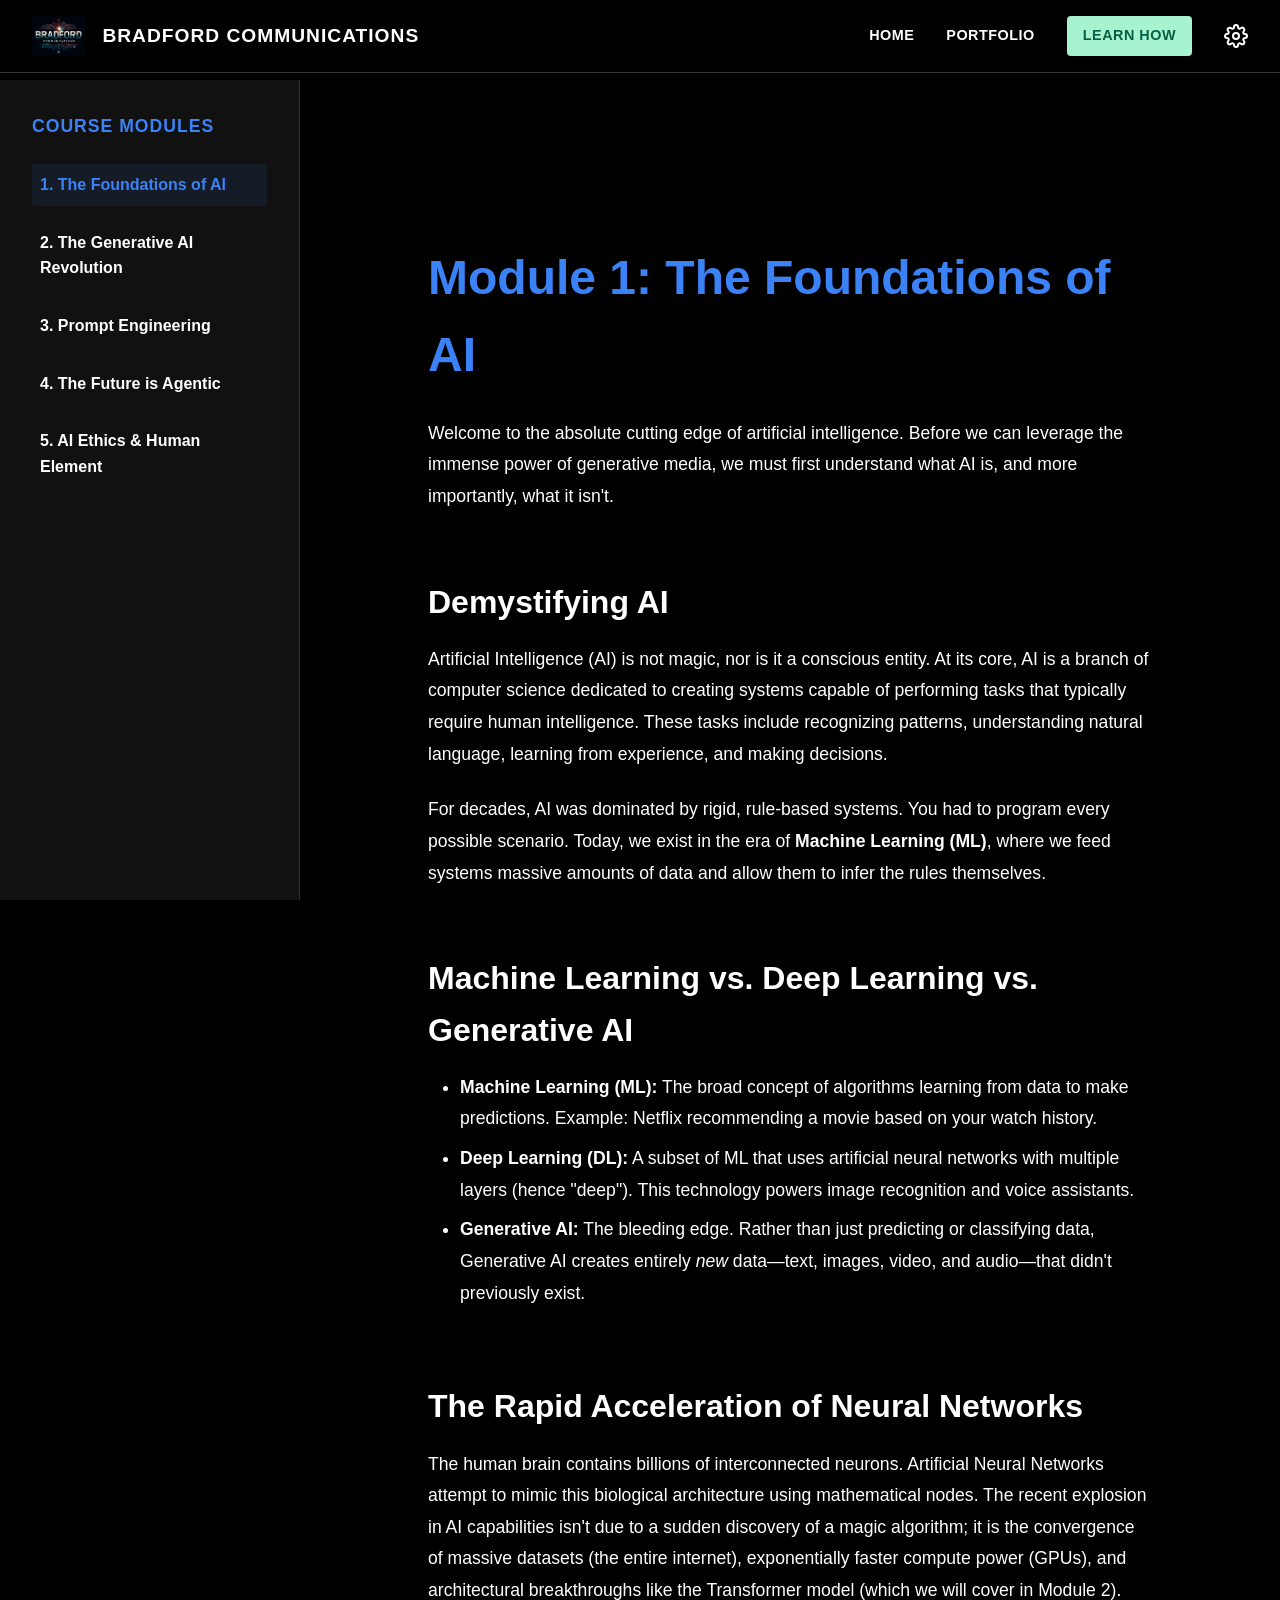
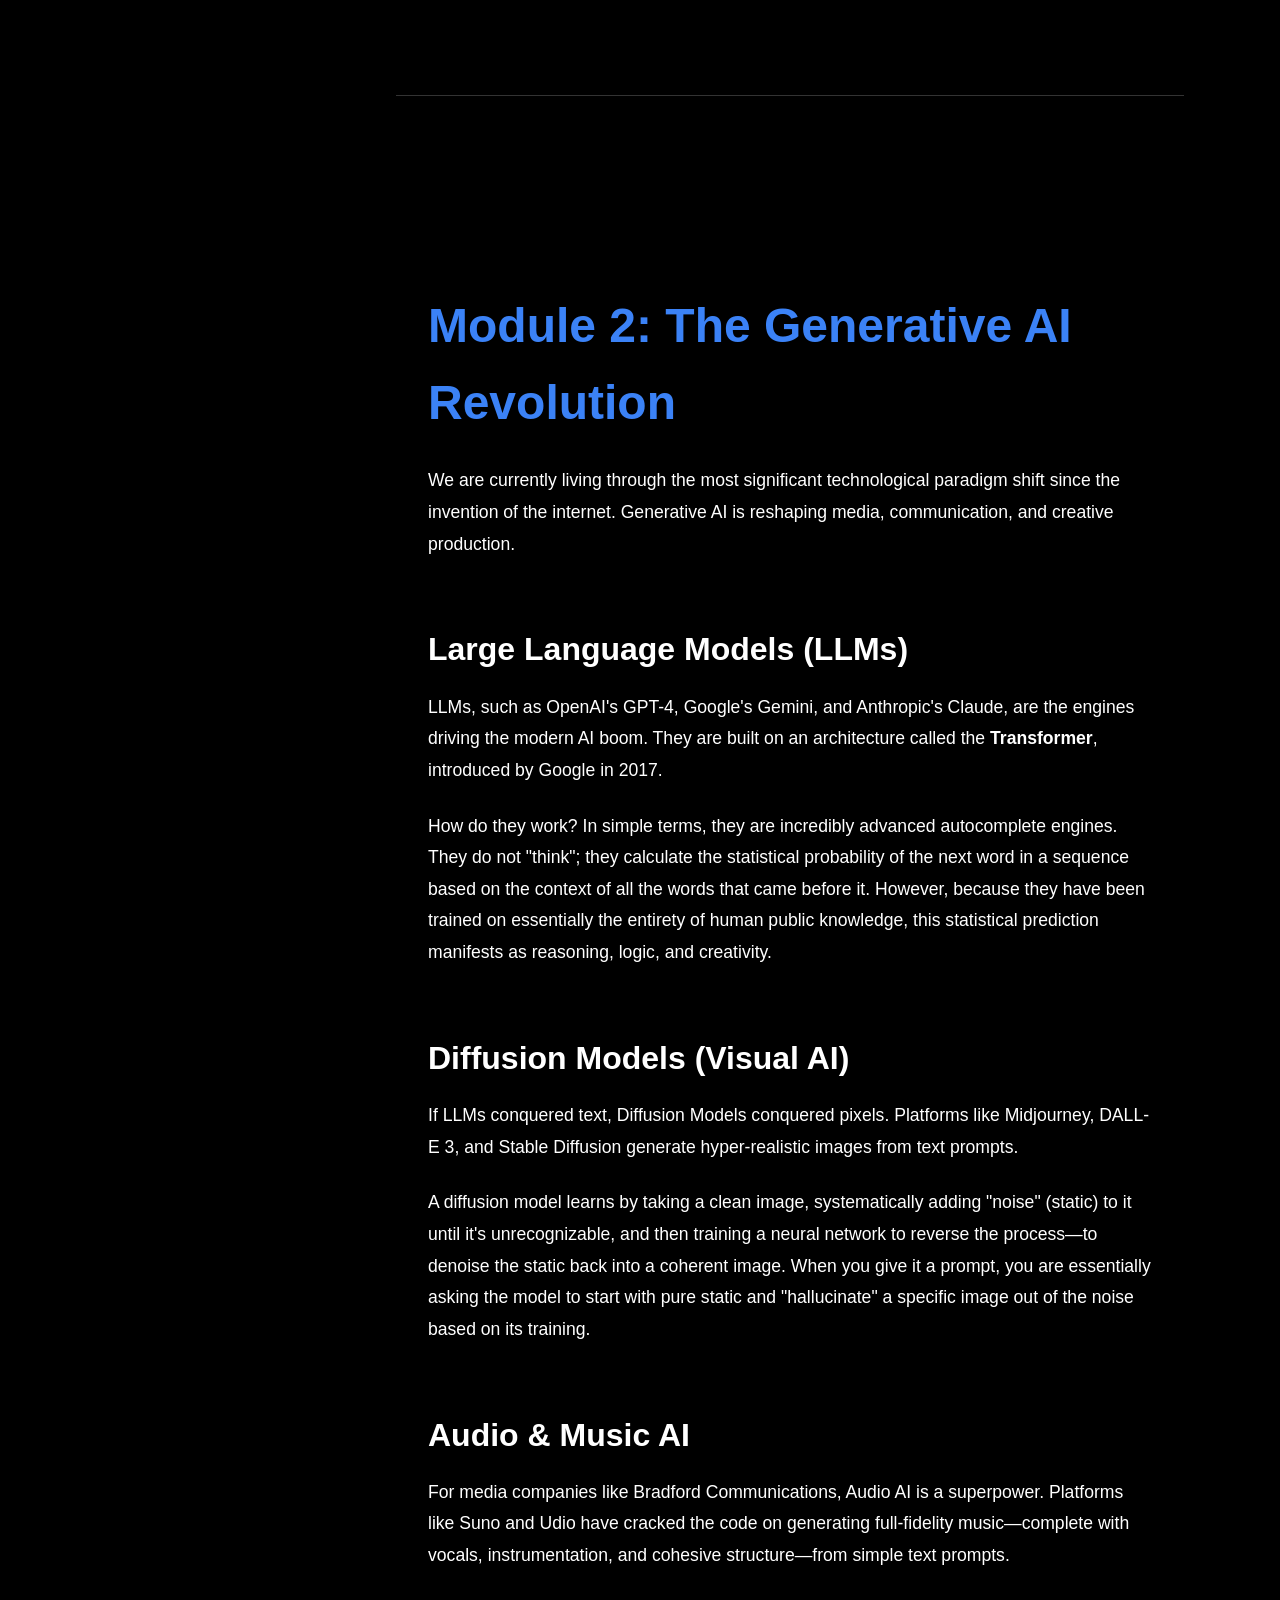
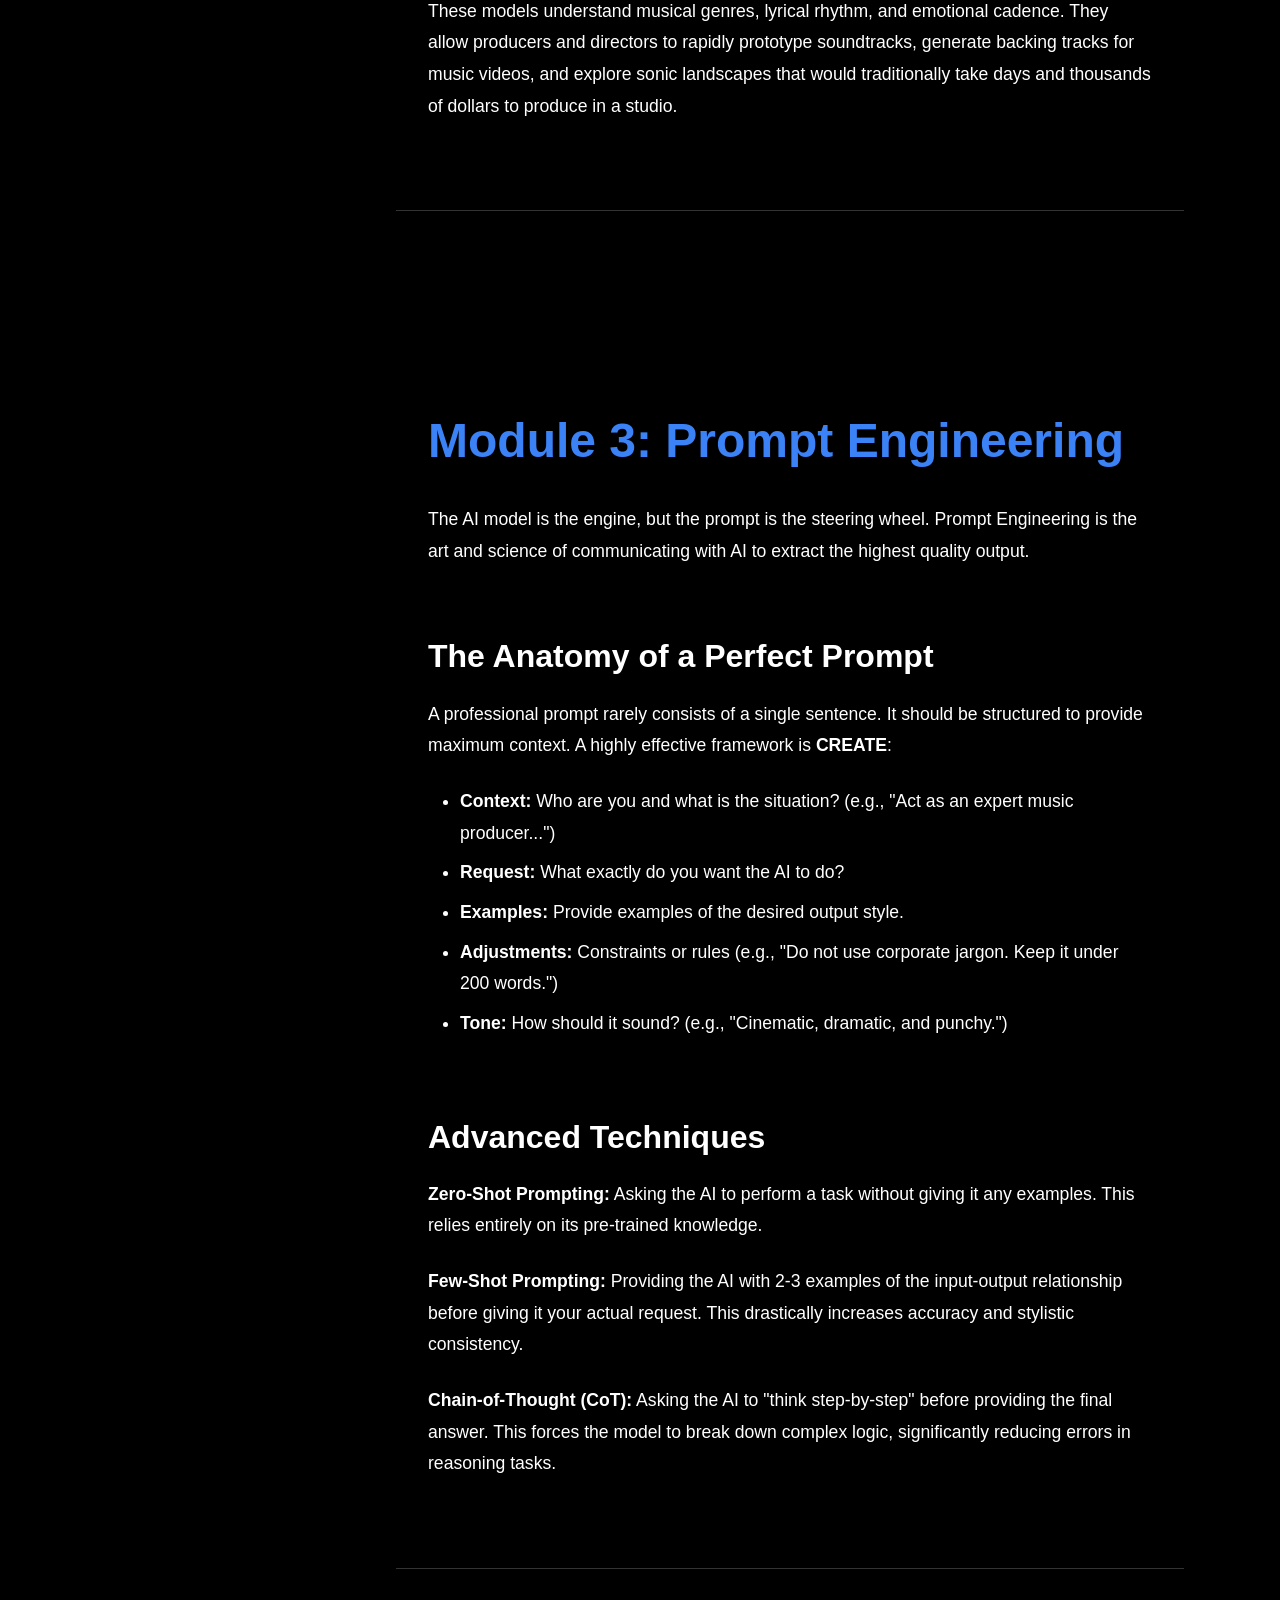
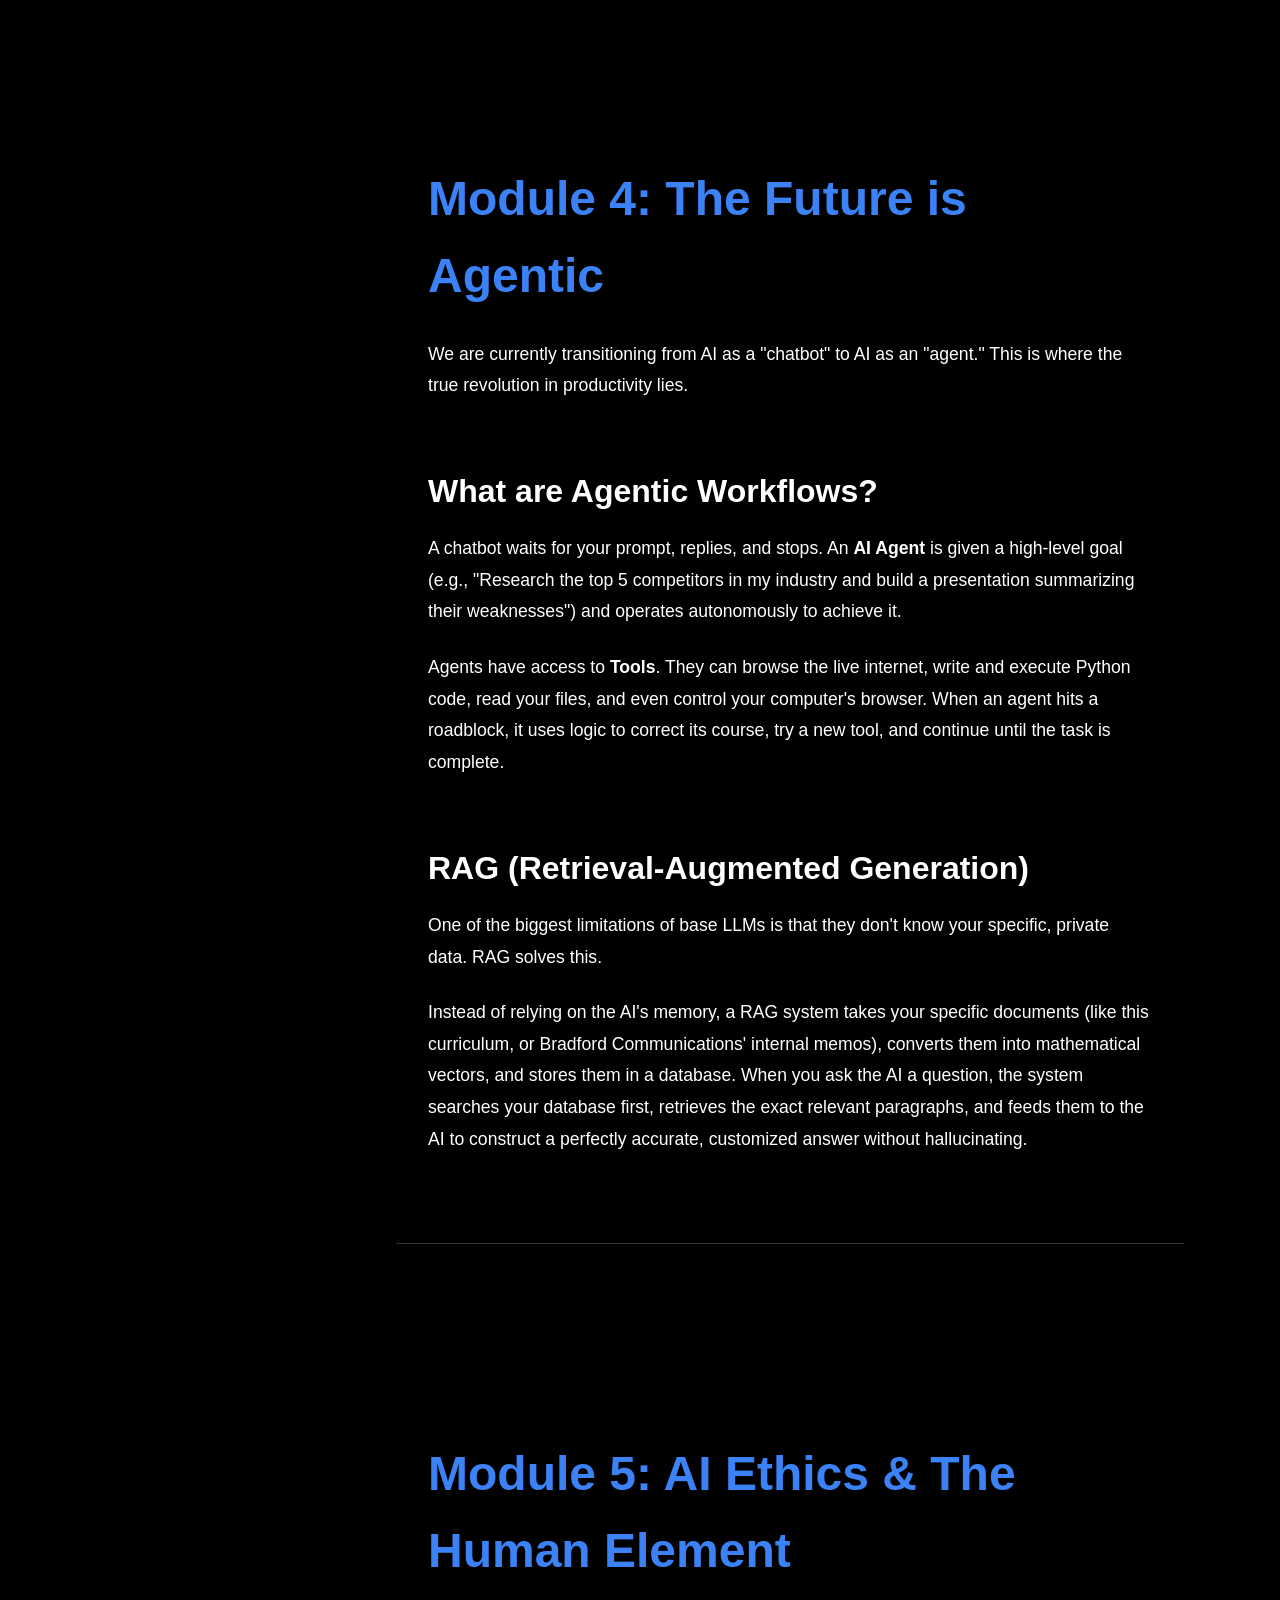
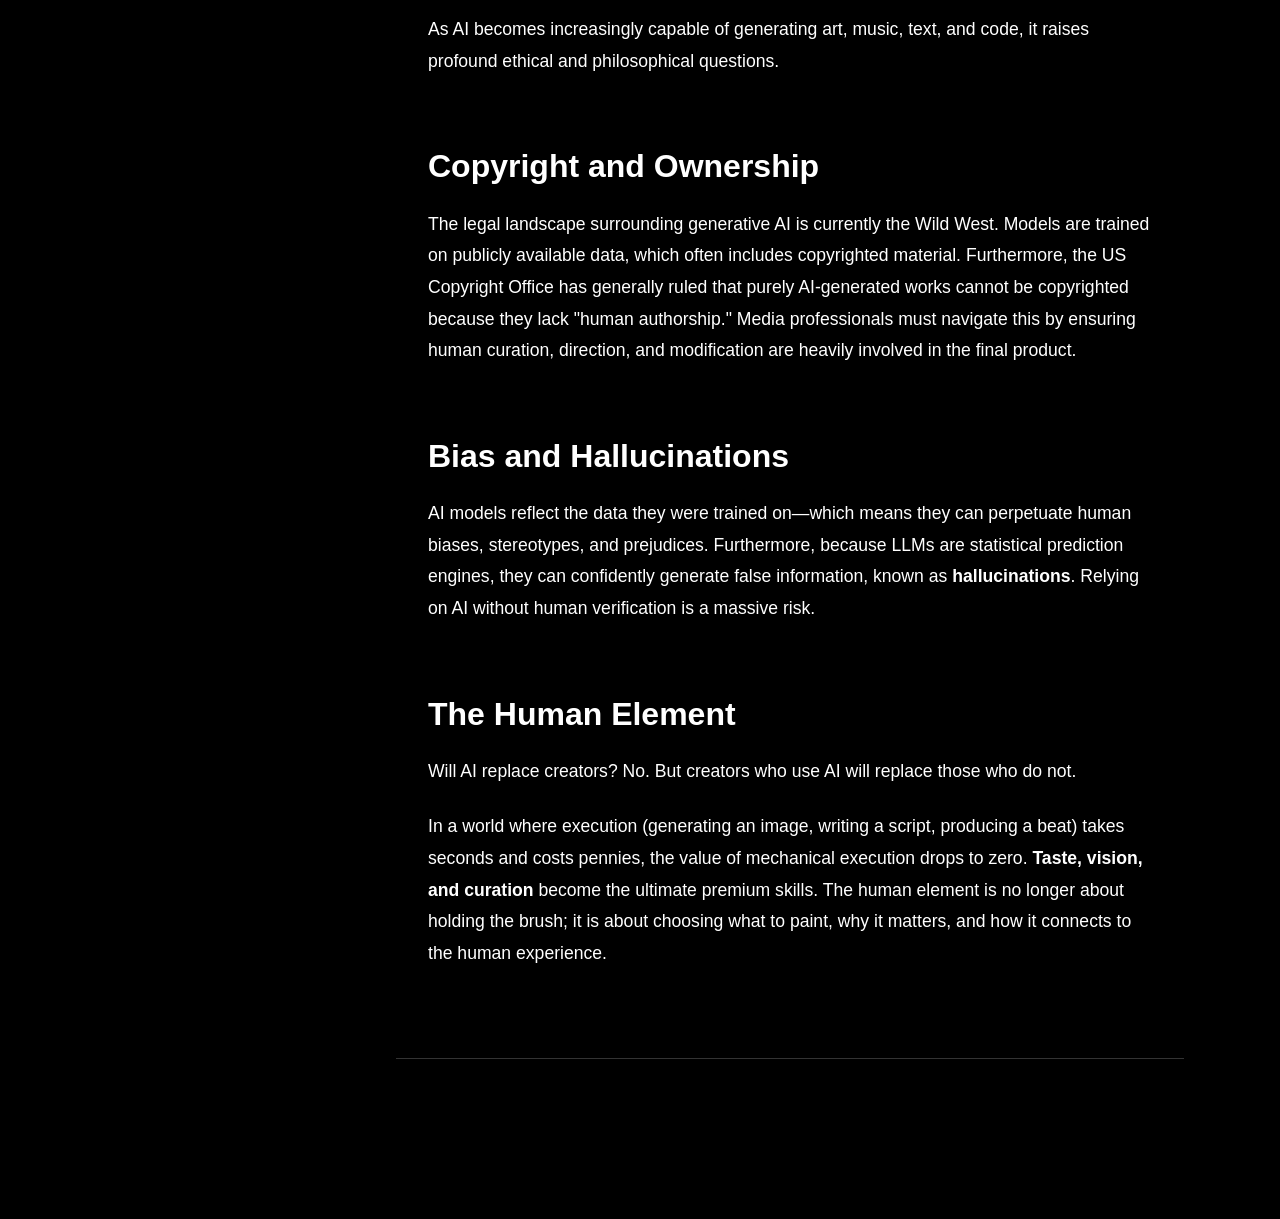
==== curriculum.html @ acdb77b8 "Add full AI curriculum course and update index page links" ====
<!DOCTYPE html>
<html lang="en">
<head>
    <meta charset="UTF-8">
    <meta name="viewport" content="width=device-width, initial-scale=1.0">
    <title>AI Curriculum - Bradford Communications LLC</title>
    <link rel="stylesheet" href="style.css">
    <link rel="icon" type="image/png" href="assets/logo.png">
    <style>
        /* Specific Curriculum Layout Styles */
        body {
            font-family: Arial, Helvetica, sans-serif !important; /* Enforce Arial */
        }
        
        .curriculum-layout {
            display: flex;
            margin-top: 80px; /* Offset for fixed header */
            min-height: calc(100vh - 80px);
        }

        .curriculum-sidebar {
            width: 300px;
            background-color: var(--card-bg);
            border-right: 1px solid var(--border-color);
            position: fixed;
            height: calc(100vh - 80px);
            overflow-y: auto;
            padding: 2rem;
            z-index: 10;
        }

        .curriculum-sidebar h3 {
            margin-bottom: 1.5rem;
            color: var(--primary-color);
            text-transform: uppercase;
            font-size: 1.1rem;
            letter-spacing: 1px;
        }

        .curriculum-sidebar ul {
            list-style: none;
            display: flex;
            flex-direction: column;
            gap: 1rem;
        }

        .curriculum-sidebar a {
            font-weight: bold;
            font-size: 1rem;
            display: block;
            padding: 0.5rem;
            border-radius: 4px;
            transition: background-color 0.2s;
        }

        .curriculum-sidebar a:hover, .curriculum-sidebar a.active {
            background-color: rgba(59, 130, 246, 0.1); /* Light primary */
            color: var(--primary-color);
        }

        .curriculum-content-area {
            margin-left: 300px; /* Offset for sidebar */
            padding: 4rem 6rem;
            max-width: 1000px;
            width: 100%;
        }

        .module-section {
            margin-bottom: 6rem;
            padding-bottom: 4rem;
            border-bottom: 1px solid var(--border-color);
        }

        .module-section h1 {
            font-size: 3rem;
            margin-bottom: 1.5rem;
            color: var(--primary-color);
        }

        .module-section h2 {
            font-size: 2rem;
            margin-top: 2.5rem;
            margin-bottom: 1rem;
        }

        .module-section p {
            font-size: 1.1rem;
            line-height: 1.8;
            margin-bottom: 1.5rem;
        }

        .module-section ul {
            margin-left: 2rem;
            margin-bottom: 1.5rem;
            font-size: 1.1rem;
            line-height: 1.8;
        }

        .module-section li {
            margin-bottom: 0.5rem;
        }

        /* Responsive */
        @media (max-width: 900px) {
            .curriculum-layout {
                flex-direction: column;
            }
            .curriculum-sidebar {
                width: 100%;
                position: relative;
                height: auto;
                border-right: none;
                border-bottom: 1px solid var(--border-color);
            }
            .curriculum-content-area {
                margin-left: 0;
                padding: 2rem;
            }
            .module-section h1 {
                font-size: 2.2rem;
            }
        }
    </style>
</head>
<body>
    <header class="site-header">
        <div class="logo-container">
            <a href="index.html" style="display:flex; align-items:center; gap:1rem;">
                <img src="assets/logo.png" alt="Bradford Communications Logo" class="logo" id="site-logo">
                <span class="logo-text">BRADFORD COMMUNICATIONS</span>
            </a>
        </div>
        <nav class="main-nav">
            <a href="index.html#hero">Home</a>
            <a href="index.html#portfolio">Portfolio</a>
            <a href="curriculum.html" class="nav-btn-green">Learn How</a>
            <!-- Settings Gear Icon for Theme Toggle -->
            <button id="theme-toggle" class="theme-toggle-btn" aria-label="Toggle Light/Dark Mode">
                <svg xmlns="http://www.w3.org/2000/svg" width="24" height="24" viewBox="0 0 24 24" fill="none" stroke="currentColor" stroke-width="2" stroke-linecap="round" stroke-linejoin="round" class="feather feather-settings">
                    <circle cx="12" cy="12" r="3"></circle>
                    <path d="M19.4 15a1.65 1.65 0 0 0 .33 1.82l.06.06a2 2 0 0 1 0 2.83 2 2 0 0 1-2.83 0l-.06-.06a1.65 1.65 0 0 0-1.82-.33 1.65 1.65 0 0 0-1 1.51V21a2 2 0 0 1-2 2 2 2 0 0 1-2-2v-.09A1.65 1.65 0 0 0 9 19.4a1.65 1.65 0 0 0-1.82.33l-.06.06a2 2 0 0 1-2.83 0 2 2 0 0 1 0-2.83l.06-.06a1.65 1.65 0 0 0 .33-1.82 1.65 1.65 0 0 0-1.51-1H3a2 2 0 0 1-2-2 2 2 0 0 1 2-2h.09A1.65 1.65 0 0 0 4.6 9a1.65 1.65 0 0 0-.33-1.82l-.06-.06a2 2 0 0 1 0-2.83 2 2 0 0 1 2.83 0l.06.06a1.65 1.65 0 0 0 1.82.33H9a1.65 1.65 0 0 0 1-1.51V3a2 2 0 0 1 2-2 2 2 0 0 1 2 2v.09a1.65 1.65 0 0 0 1 1.51 1.65 1.65 0 0 0 1.82-.33l.06-.06a2 2 0 0 1 2.83 0 2 2 0 0 1 0 2.83l-.06.06a1.65 1.65 0 0 0-.33 1.82V9a1.65 1.65 0 0 0 1.51 1H21a2 2 0 0 1 2 2 2 2 0 0 1-2 2h-.09a1.65 1.65 0 0 0-1.51 1z"></path>
                </svg>
            </button>
        </nav>
    </header>

    <div class="curriculum-layout">
        <!-- Sidebar Navigation -->
        <aside class="curriculum-sidebar">
            <h3>Course Modules</h3>
            <ul id="curriculum-nav">
                <li><a href="#module-1" class="active">1. The Foundations of AI</a></li>
                <li><a href="#module-2">2. The Generative AI Revolution</a></li>
                <li><a href="#module-3">3. Prompt Engineering</a></li>
                <li><a href="#module-4">4. The Future is Agentic</a></li>
                <li><a href="#module-5">5. AI Ethics & Human Element</a></li>
            </ul>
        </aside>

        <!-- Main Content Area -->
        <main class="curriculum-content-area">
            
            <section id="module-1" class="module-section">
                <h1>Module 1: The Foundations of AI</h1>
                <p>Welcome to the absolute cutting edge of artificial intelligence. Before we can leverage the immense power of generative media, we must first understand what AI is, and more importantly, what it isn't.</p>
                
                <h2>Demystifying AI</h2>
                <p>Artificial Intelligence (AI) is not magic, nor is it a conscious entity. At its core, AI is a branch of computer science dedicated to creating systems capable of performing tasks that typically require human intelligence. These tasks include recognizing patterns, understanding natural language, learning from experience, and making decisions.</p>
                <p>For decades, AI was dominated by rigid, rule-based systems. You had to program every possible scenario. Today, we exist in the era of <strong>Machine Learning (ML)</strong>, where we feed systems massive amounts of data and allow them to infer the rules themselves.</p>

                <h2>Machine Learning vs. Deep Learning vs. Generative AI</h2>
                <ul>
                    <li><strong>Machine Learning (ML):</strong> The broad concept of algorithms learning from data to make predictions. Example: Netflix recommending a movie based on your watch history.</li>
                    <li><strong>Deep Learning (DL):</strong> A subset of ML that uses artificial neural networks with multiple layers (hence "deep"). This technology powers image recognition and voice assistants.</li>
                    <li><strong>Generative AI:</strong> The bleeding edge. Rather than just predicting or classifying data, Generative AI creates entirely <em>new</em> data—text, images, video, and audio—that didn't previously exist.</li>
                </ul>

                <h2>The Rapid Acceleration of Neural Networks</h2>
                <p>The human brain contains billions of interconnected neurons. Artificial Neural Networks attempt to mimic this biological architecture using mathematical nodes. The recent explosion in AI capabilities isn't due to a sudden discovery of a magic algorithm; it is the convergence of massive datasets (the entire internet), exponentially faster compute power (GPUs), and architectural breakthroughs like the Transformer model (which we will cover in Module 2).</p>
            </section>

            <section id="module-2" class="module-section">
                <h1>Module 2: The Generative AI Revolution</h1>
                <p>We are currently living through the most significant technological paradigm shift since the invention of the internet. Generative AI is reshaping media, communication, and creative production.</p>

                <h2>Large Language Models (LLMs)</h2>
                <p>LLMs, such as OpenAI's GPT-4, Google's Gemini, and Anthropic's Claude, are the engines driving the modern AI boom. They are built on an architecture called the <strong>Transformer</strong>, introduced by Google in 2017.</p>
                <p>How do they work? In simple terms, they are incredibly advanced autocomplete engines. They do not "think"; they calculate the statistical probability of the next word in a sequence based on the context of all the words that came before it. However, because they have been trained on essentially the entirety of human public knowledge, this statistical prediction manifests as reasoning, logic, and creativity.</p>

                <h2>Diffusion Models (Visual AI)</h2>
                <p>If LLMs conquered text, Diffusion Models conquered pixels. Platforms like Midjourney, DALL-E 3, and Stable Diffusion generate hyper-realistic images from text prompts.</p>
                <p>A diffusion model learns by taking a clean image, systematically adding "noise" (static) to it until it's unrecognizable, and then training a neural network to reverse the process—to denoise the static back into a coherent image. When you give it a prompt, you are essentially asking the model to start with pure static and "hallucinate" a specific image out of the noise based on its training.</p>

                <h2>Audio & Music AI</h2>
                <p>For media companies like Bradford Communications, Audio AI is a superpower. Platforms like Suno and Udio have cracked the code on generating full-fidelity music—complete with vocals, instrumentation, and cohesive structure—from simple text prompts.</p>
                <p>These models understand musical genres, lyrical rhythm, and emotional cadence. They allow producers and directors to rapidly prototype soundtracks, generate backing tracks for music videos, and explore sonic landscapes that would traditionally take days and thousands of dollars to produce in a studio.</p>
            </section>

            <section id="module-3" class="module-section">
                <h1>Module 3: Prompt Engineering</h1>
                <p>The AI model is the engine, but the prompt is the steering wheel. Prompt Engineering is the art and science of communicating with AI to extract the highest quality output.</p>

                <h2>The Anatomy of a Perfect Prompt</h2>
                <p>A professional prompt rarely consists of a single sentence. It should be structured to provide maximum context. A highly effective framework is <strong>CREATE</strong>:</p>
                <ul>
                    <li><strong>Context:</strong> Who are you and what is the situation? (e.g., "Act as an expert music producer...")</li>
                    <li><strong>Request:</strong> What exactly do you want the AI to do?</li>
                    <li><strong>Examples:</strong> Provide examples of the desired output style.</li>
                    <li><strong>Adjustments:</strong> Constraints or rules (e.g., "Do not use corporate jargon. Keep it under 200 words.")</li>
                    <li><strong>Tone:</strong> How should it sound? (e.g., "Cinematic, dramatic, and punchy.")</li>
                </ul>

                <h2>Advanced Techniques</h2>
                <p><strong>Zero-Shot Prompting:</strong> Asking the AI to perform a task without giving it any examples. This relies entirely on its pre-trained knowledge.</p>
                <p><strong>Few-Shot Prompting:</strong> Providing the AI with 2-3 examples of the input-output relationship before giving it your actual request. This drastically increases accuracy and stylistic consistency.</p>
                <p><strong>Chain-of-Thought (CoT):</strong> Asking the AI to "think step-by-step" before providing the final answer. This forces the model to break down complex logic, significantly reducing errors in reasoning tasks.</p>
            </section>

            <section id="module-4" class="module-section">
                <h1>Module 4: The Future is Agentic</h1>
                <p>We are currently transitioning from AI as a "chatbot" to AI as an "agent." This is where the true revolution in productivity lies.</p>

                <h2>What are Agentic Workflows?</h2>
                <p>A chatbot waits for your prompt, replies, and stops. An <strong>AI Agent</strong> is given a high-level goal (e.g., "Research the top 5 competitors in my industry and build a presentation summarizing their weaknesses") and operates autonomously to achieve it.</p>
                <p>Agents have access to <strong>Tools</strong>. They can browse the live internet, write and execute Python code, read your files, and even control your computer's browser. When an agent hits a roadblock, it uses logic to correct its course, try a new tool, and continue until the task is complete.</p>

                <h2>RAG (Retrieval-Augmented Generation)</h2>
                <p>One of the biggest limitations of base LLMs is that they don't know your specific, private data. RAG solves this.</p>
                <p>Instead of relying on the AI's memory, a RAG system takes your specific documents (like this curriculum, or Bradford Communications' internal memos), converts them into mathematical vectors, and stores them in a database. When you ask the AI a question, the system searches your database first, retrieves the exact relevant paragraphs, and feeds them to the AI to construct a perfectly accurate, customized answer without hallucinating.</p>
            </section>

            <section id="module-5" class="module-section">
                <h1>Module 5: AI Ethics & The Human Element</h1>
                <p>As AI becomes increasingly capable of generating art, music, text, and code, it raises profound ethical and philosophical questions.</p>

                <h2>Copyright and Ownership</h2>
                <p>The legal landscape surrounding generative AI is currently the Wild West. Models are trained on publicly available data, which often includes copyrighted material. Furthermore, the US Copyright Office has generally ruled that purely AI-generated works cannot be copyrighted because they lack "human authorship." Media professionals must navigate this by ensuring human curation, direction, and modification are heavily involved in the final product.</p>

                <h2>Bias and Hallucinations</h2>
                <p>AI models reflect the data they were trained on—which means they can perpetuate human biases, stereotypes, and prejudices. Furthermore, because LLMs are statistical prediction engines, they can confidently generate false information, known as <strong>hallucinations</strong>. Relying on AI without human verification is a massive risk.</p>

                <h2>The Human Element</h2>
                <p>Will AI replace creators? No. But creators who use AI will replace those who do not.</p>
                <p>In a world where execution (generating an image, writing a script, producing a beat) takes seconds and costs pennies, the value of mechanical execution drops to zero. <strong>Taste, vision, and curation</strong> become the ultimate premium skills. The human element is no longer about holding the brush; it is about choosing what to paint, why it matters, and how it connects to the human experience.</p>
            </section>

        </main>
    </div>

    <script src="script.js"></script>
    <script>
        // Simple script to handle active states on the sidebar as you scroll
        document.addEventListener('DOMContentLoaded', () => {
            const sections = document.querySelectorAll('.module-section');
            const navLinks = document.querySelectorAll('#curriculum-nav a');

            window.addEventListener('scroll', () => {
                let current = '';
                sections.forEach(section => {
                    const sectionTop = section.offsetTop;
                    const sectionHeight = section.clientHeight;
                    // If we have scrolled past the top of the section (with some offset)
                    if (pageYOffset >= (sectionTop - 150)) {
                        current = section.getAttribute('id');
                    }
                });

                navLinks.forEach(link => {
                    link.classList.remove('active');
                    if (link.getAttribute('href') === `#${current}`) {
                        link.classList.add('active');
                    }
                });
            });
        });
    </script>
</body>
</html>
---- style.css ----
/* Base Variables & Theme (Dark by Default) */
:root {
    --bg-color: #000000;
    --text-color: #ffffff;
    --primary-color: #3b82f6;
    --nav-bg: rgba(0, 0, 0, 0.8);
    --card-bg: #111111;
    --border-color: #333333;
    --transition-speed: 0.3s;
}

/* Light Theme Overrides */
body.light-mode {
    --bg-color: #ffffff;
    --text-color: #000000;
    --nav-bg: rgba(255, 255, 255, 0.9);
    --card-bg: #f5f5f5;
    --border-color: #e5e5e5;
}

/* Global Reset & Base Styles */
* {
    margin: 0;
    padding: 0;
    box-sizing: border-box;
}

body {
    font-family: Arial, Helvetica, sans-serif;
    background-color: var(--bg-color);
    color: var(--text-color);
    line-height: 1.6;
    transition: background-color var(--transition-speed), color var(--transition-speed);
}

a {
    color: var(--text-color);
    text-decoration: none;
    transition: color 0.2s;
}

a:hover {
    color: var(--primary-color);
}

/* Header & Navigation */
.site-header {
    position: fixed;
    top: 0;
    width: 100%;
    display: flex;
    justify-content: space-between;
    align-items: center;
    padding: 1rem 2rem;
    background-color: var(--nav-bg);
    backdrop-filter: blur(10px);
    z-index: 1000;
    border-bottom: 1px solid var(--border-color);
}

.logo-container {
    display: flex;
    align-items: center;
    gap: 1rem;
}

.logo {
    height: 40px;
    width: auto;
}

.logo-text {
    font-weight: bold;
    font-size: 1.2rem;
    letter-spacing: 1px;
}

.main-nav {
    display: flex;
    align-items: center;
    gap: 2rem;
}

.main-nav a {
    font-size: 0.9rem;
    font-weight: bold;
    text-transform: uppercase;
    letter-spacing: 0.5px;
}

.main-nav a.nav-btn-green {
    background-color: #a7f3d0; /* Light green */
    color: #065f46; /* Dark green for contrast */
    padding: 0.5rem 1rem;
    border-radius: 4px;
    transition: background-color 0.2s, transform 0.2s;
}

.main-nav a.nav-btn-green:hover {
    background-color: #6ee7b7;
    color: #064e3b;
    transform: translateY(-2px);
}

.theme-toggle-btn {
    background: none;
    border: none;
    color: var(--text-color);
    cursor: pointer;
    display: flex;
    align-items: center;
    justify-content: center;
    transition: transform 0.3s;
}

.theme-toggle-btn:hover {
    transform: rotate(90deg);
}

/* Sections */
section {
    padding: 6rem 2rem;
    min-height: 100vh;
    display: flex;
    flex-direction: column;
    justify-content: center;
}

.section-container {
    max-width: 1200px;
    margin: 0 auto;
    width: 100%;
}

.section-title {
    font-size: 2.5rem;
    margin-bottom: 3rem;
    text-transform: uppercase;
    border-bottom: 2px solid var(--primary-color);
    display: inline-block;
    padding-bottom: 0.5rem;
}

/* Hero Section */
.hero-section {
    position: relative;
    align-items: center;
    text-align: center;
    overflow: hidden;
}

.hero-bg-video {
    position: absolute;
    top: 50%;
    left: 50%;
    min-width: 100%;
    min-height: 100%;
    width: auto;
    height: auto;
    transform: translateX(-50%) translateY(-50%);
    z-index: -2;
    transition: opacity 1s ease-in-out;
    opacity: 1;
}

.hero-bg-hidden {
    opacity: 0;
}

.hero-overlay {
    position: absolute;
    top: 0;
    left: 0;
    width: 100%;
    height: 100%;
    background-color: rgba(0, 0, 0, 0.6);
    z-index: -1;
}

.hero-content {
    position: relative;
    z-index: 1;
}

.hero-title {
    font-size: 4rem;
    margin-bottom: 1rem;
    letter-spacing: 2px;
}

.hero-subtitle {
    font-size: 1.5rem;
    margin-bottom: 2.5rem;
    opacity: 0.8;
}

.cta-button {
    display: inline-block;
    padding: 1rem 2rem;
    background-color: var(--primary-color);
    color: #ffffff; /* Always white text on primary button */
    font-weight: bold;
    border-radius: 4px;
    text-transform: uppercase;
    transition: background-color 0.2s, transform 0.2s;
}

.cta-button:hover {
    background-color: #2563eb;
    transform: translateY(-2px);
    color: #ffffff;
}

/* Portfolio Section */
.portfolio-category {
    margin-bottom: 4rem;
}

.category-title {
    font-size: 1.8rem;
    margin-bottom: 1.5rem;
    opacity: 0.9;
}

.video-grid {
    display: grid;
    grid-template-columns: repeat(auto-fit, minmax(300px, 1fr));
    gap: 2rem;
}

.quadrant-grid {
    display: grid;
    grid-template-columns: 1fr 1fr;
    gap: 2rem;
}

.media-card {
    background-color: var(--card-bg);
    border: 1px solid var(--border-color);
    border-radius: 8px;
    padding: 1rem;
    transition: transform 0.3s;
}

.media-card video {
    width: 100%;
    aspect-ratio: 16/9;
    object-fit: cover;
    border-radius: 4px;
    margin-bottom: 1rem;
    border: 1px solid var(--border-color);
    background-color: #000;
}

.media-card:hover {
    transform: translateY(-5px);
}

.media-placeholder {
    width: 100%;
    aspect-ratio: 16 / 9;
    background-color: var(--bg-color);
    display: flex;
    align-items: center;
    justify-content: center;
    border-radius: 4px;
    margin-bottom: 1rem;
    border: 1px dashed var(--border-color);
}

.audio-list {
    display: flex;
    flex-direction: column;
    gap: 1.5rem;
}

.audio-track {
    background-color: var(--card-bg);
    padding: 1.5rem;
    border-radius: 8px;
    border: 1px solid var(--border-color);
    display: flex;
    flex-direction: column;
    gap: 1rem;
}

.track-name {
    font-weight: bold;
    font-size: 1.1rem;
}

/* Audio Player Dark Mode Fallback Styling */
audio {
    width: 100%;
    outline: none;
}

/* Curriculum Section */
.curriculum-intro {
    font-size: 1.2rem;
    margin-bottom: 2rem;
    max-width: 800px;
}

.module-list {
    display: grid;
    grid-template-columns: repeat(auto-fit, minmax(250px, 1fr));
    gap: 2rem;
}

.module-card {
    background-color: var(--card-bg);
    padding: 2rem;
    border-radius: 8px;
    border: 1px solid var(--border-color);
    transition: box-shadow 0.3s;
}

.module-card:hover {
    box-shadow: 0 10px 20px rgba(0,0,0,0.2);
}

.module-card h3 {
    margin-bottom: 1rem;
    color: var(--primary-color);
}

/* Contact / Footer */
.contact-section {
    min-height: 50vh;
    text-align: center;
}

.contact-info {
    font-size: 1.2rem;
}

.site-footer {
    text-align: center;
    padding: 2rem;
    background-color: var(--card-bg);
    border-top: 1px solid var(--border-color);
}

/* Responsive */
@media (max-width: 768px) {
    .main-nav {
        display: none; /* In a real app, add a hamburger menu here */
    }
    .hero-title {
        font-size: 2.5rem;
    }
    .logo-text {
        display: none;
    }
    .quadrant-grid {
        grid-template-columns: 1fr;
    }
}
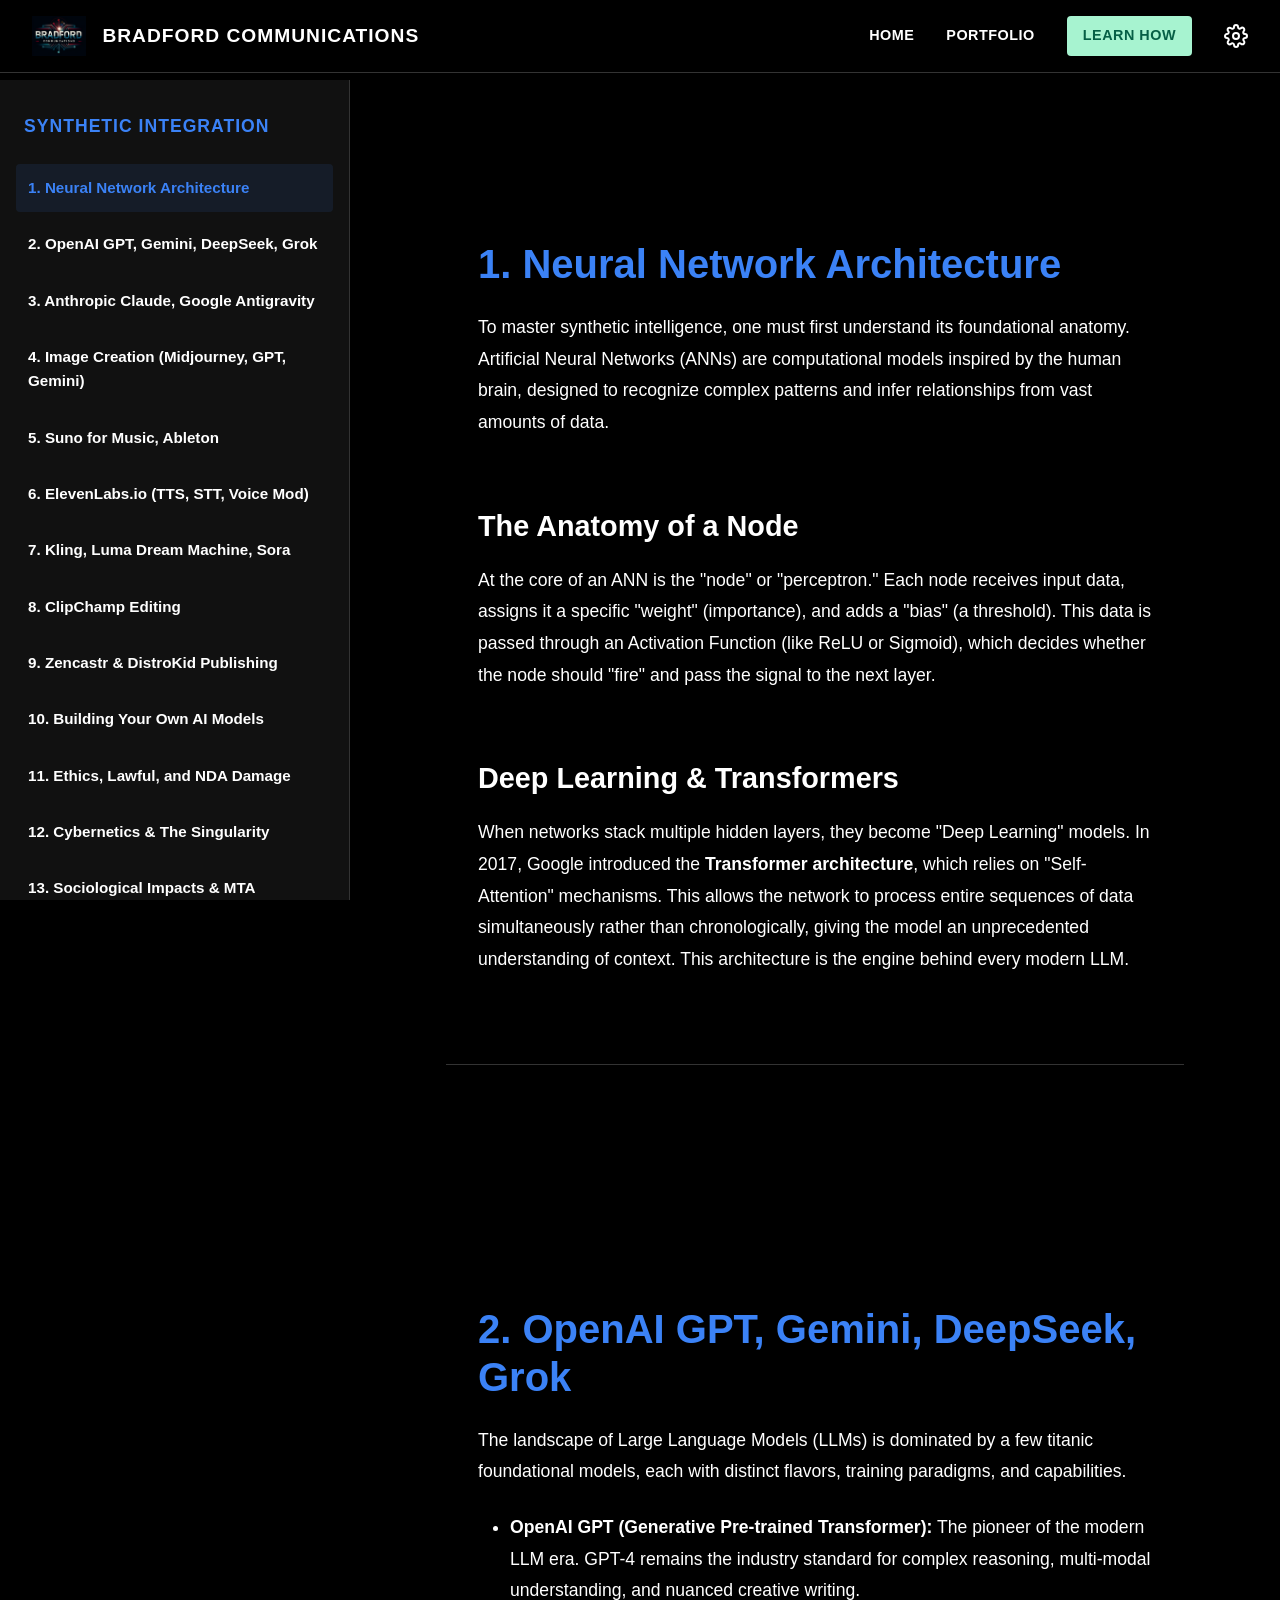
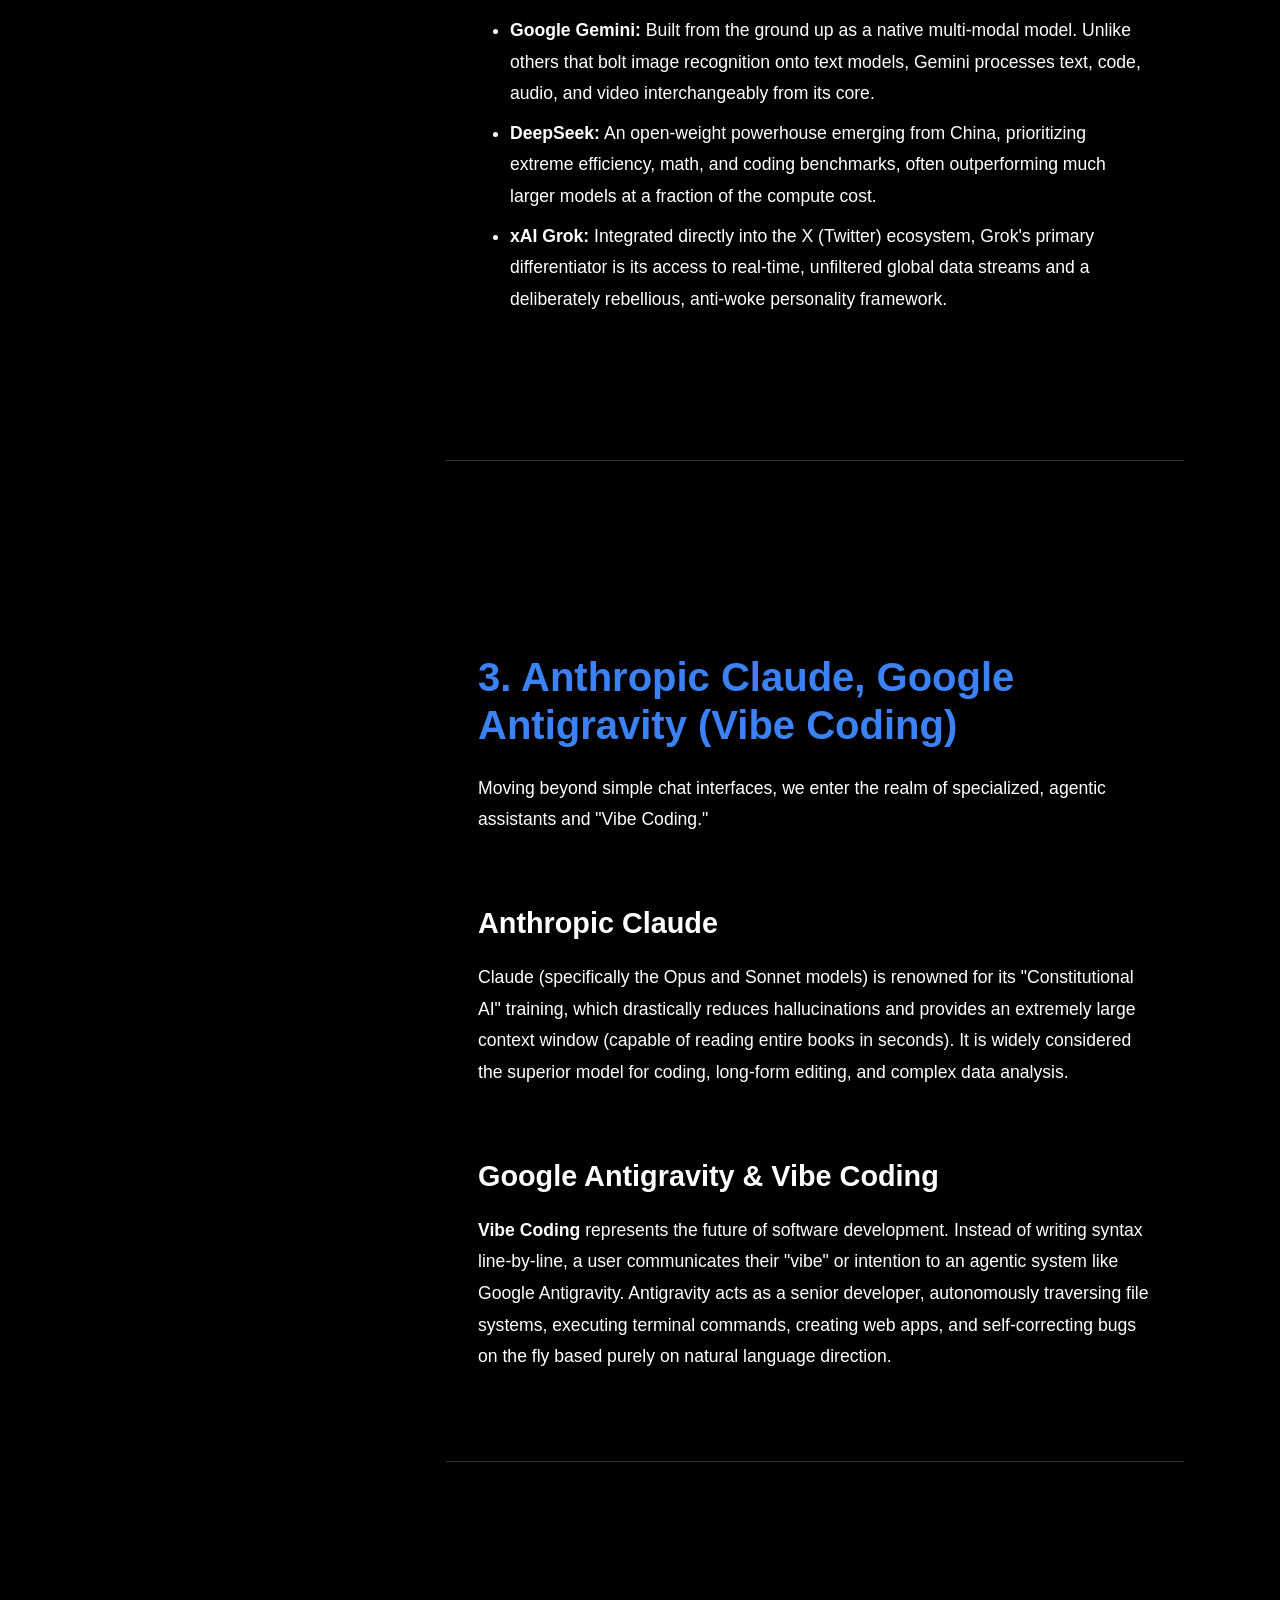
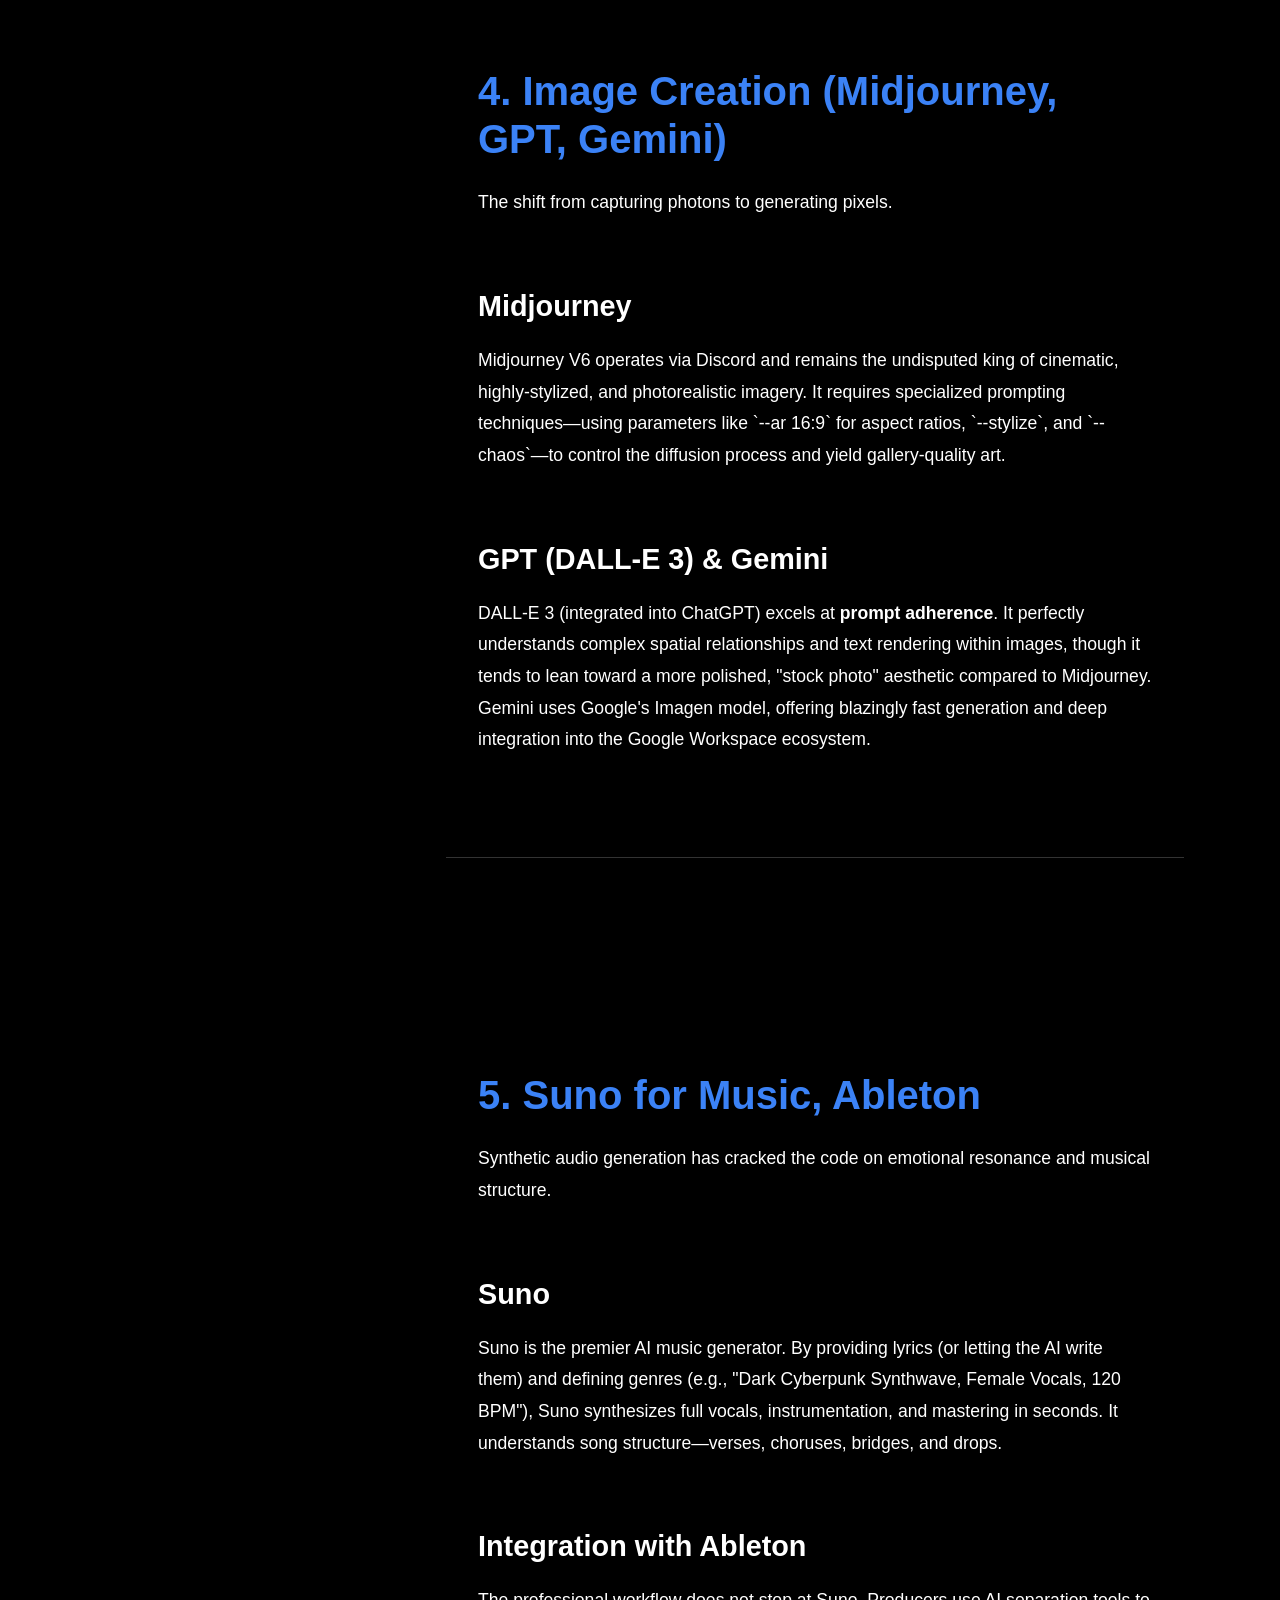
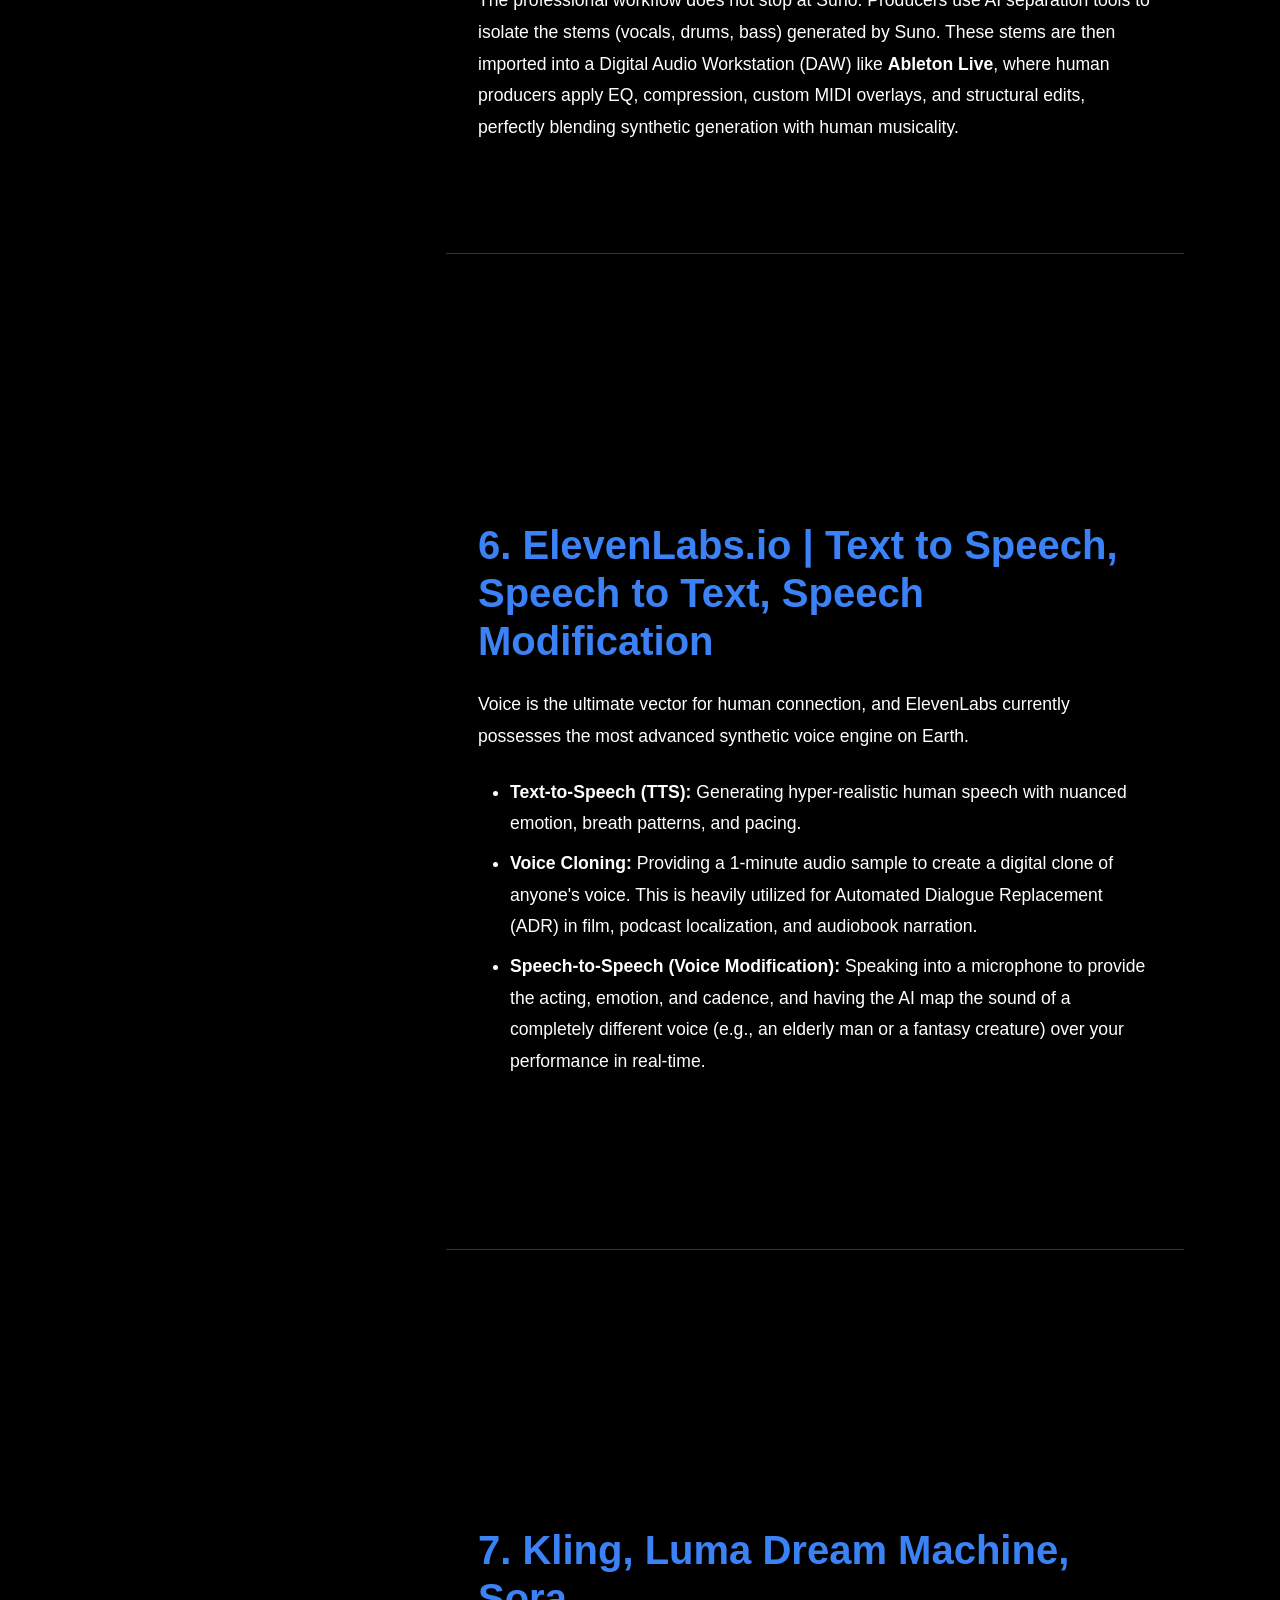
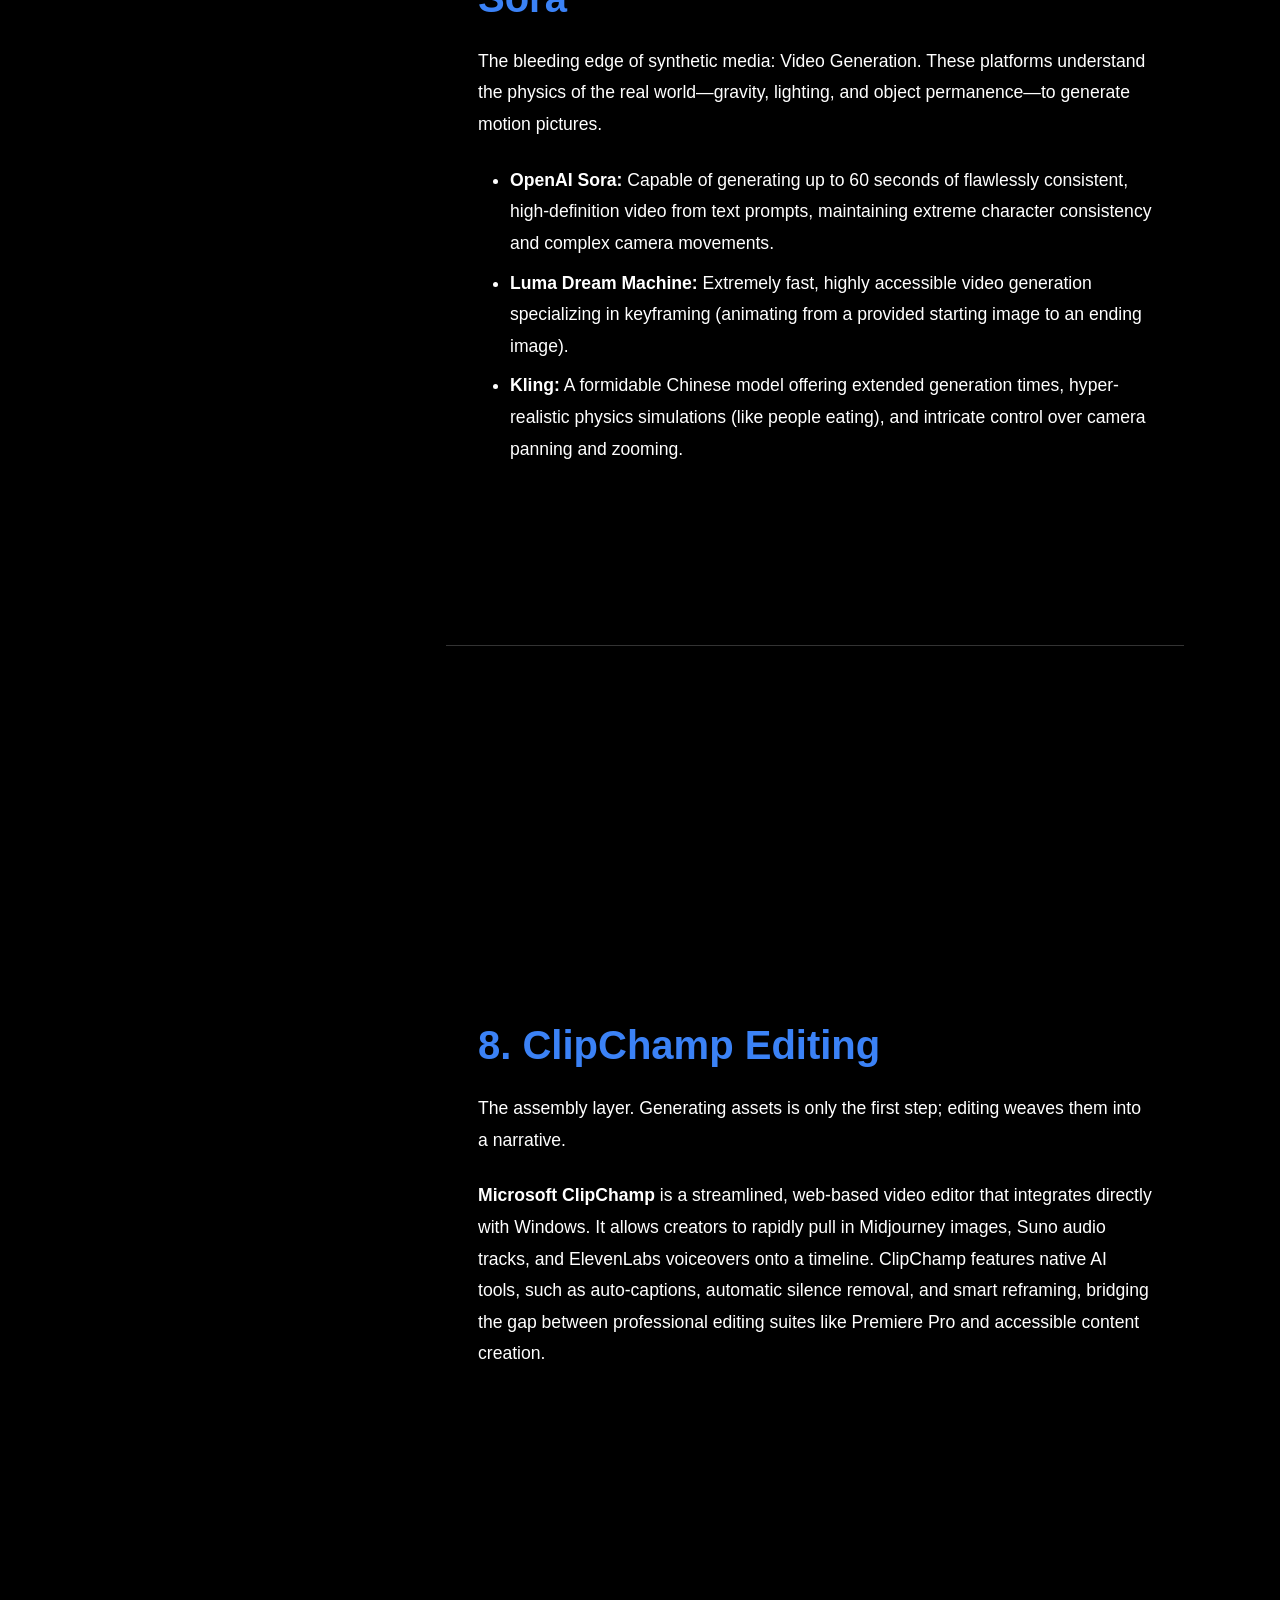
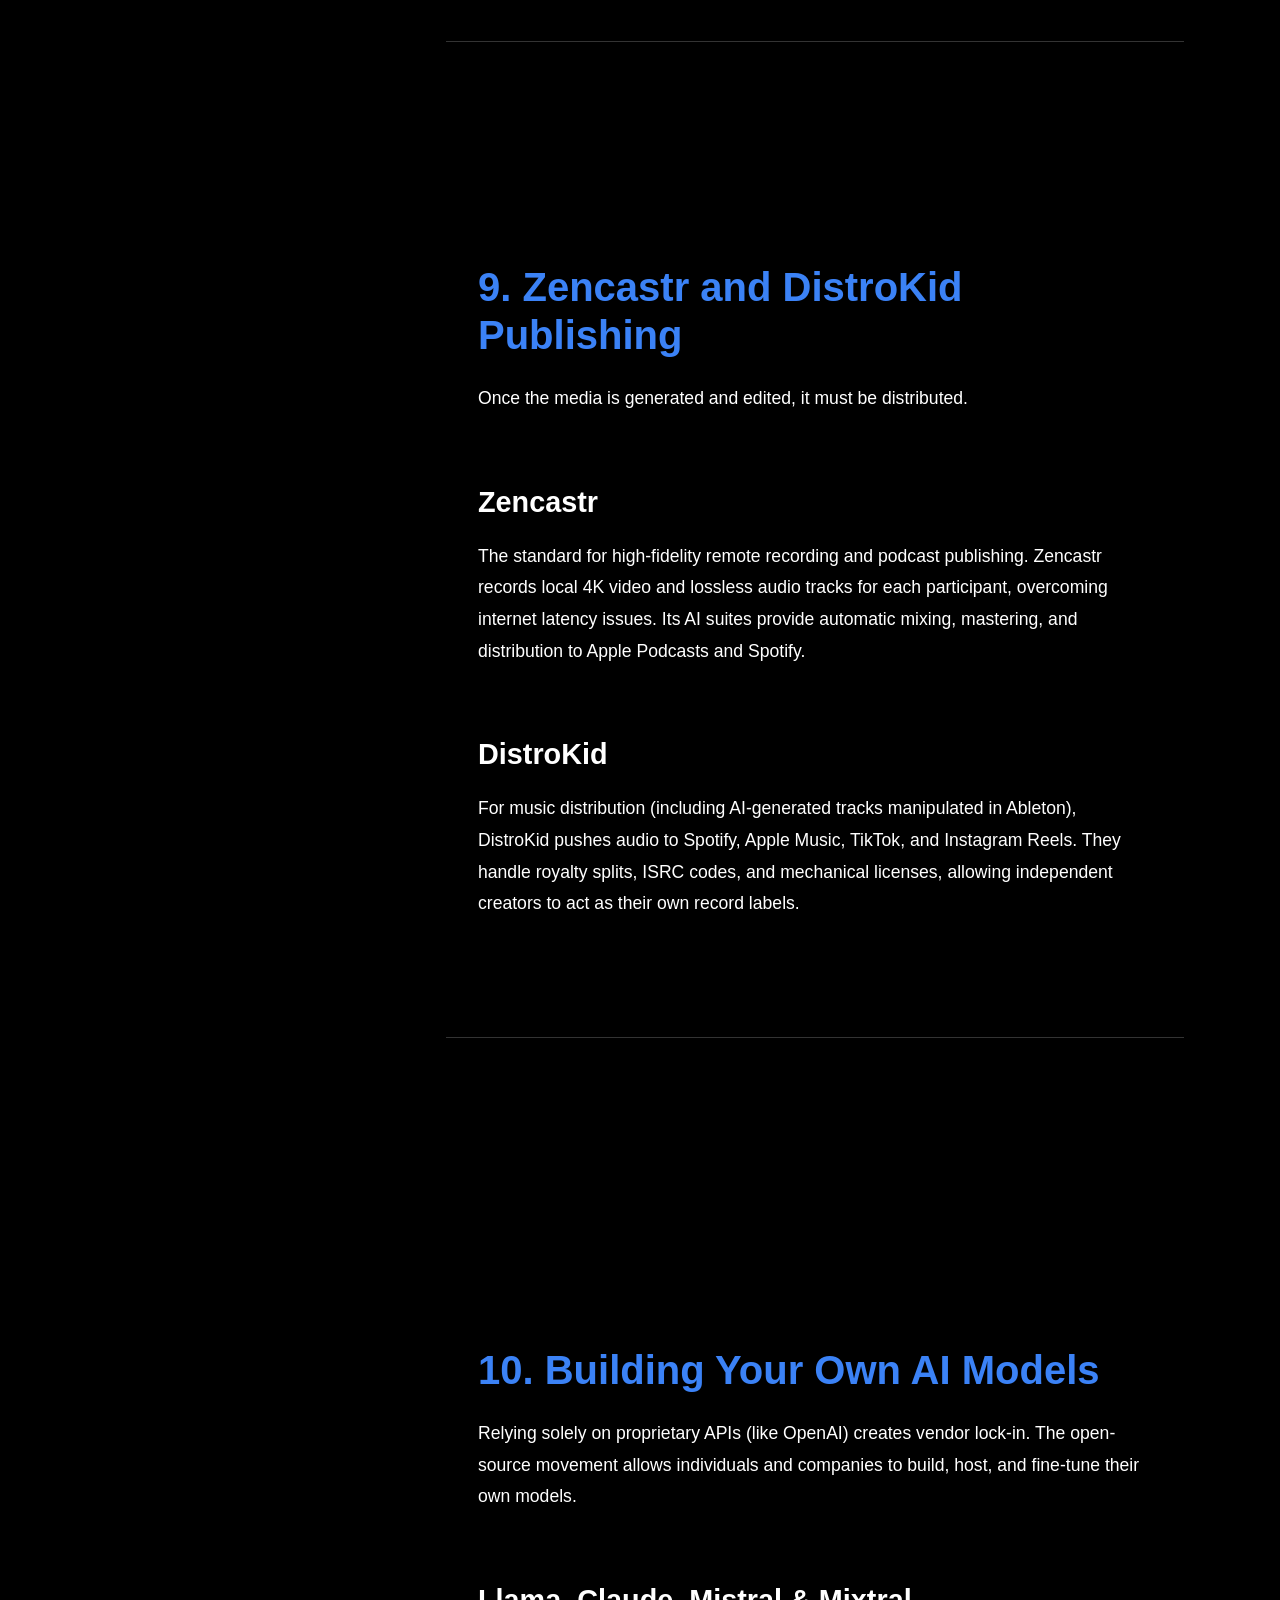
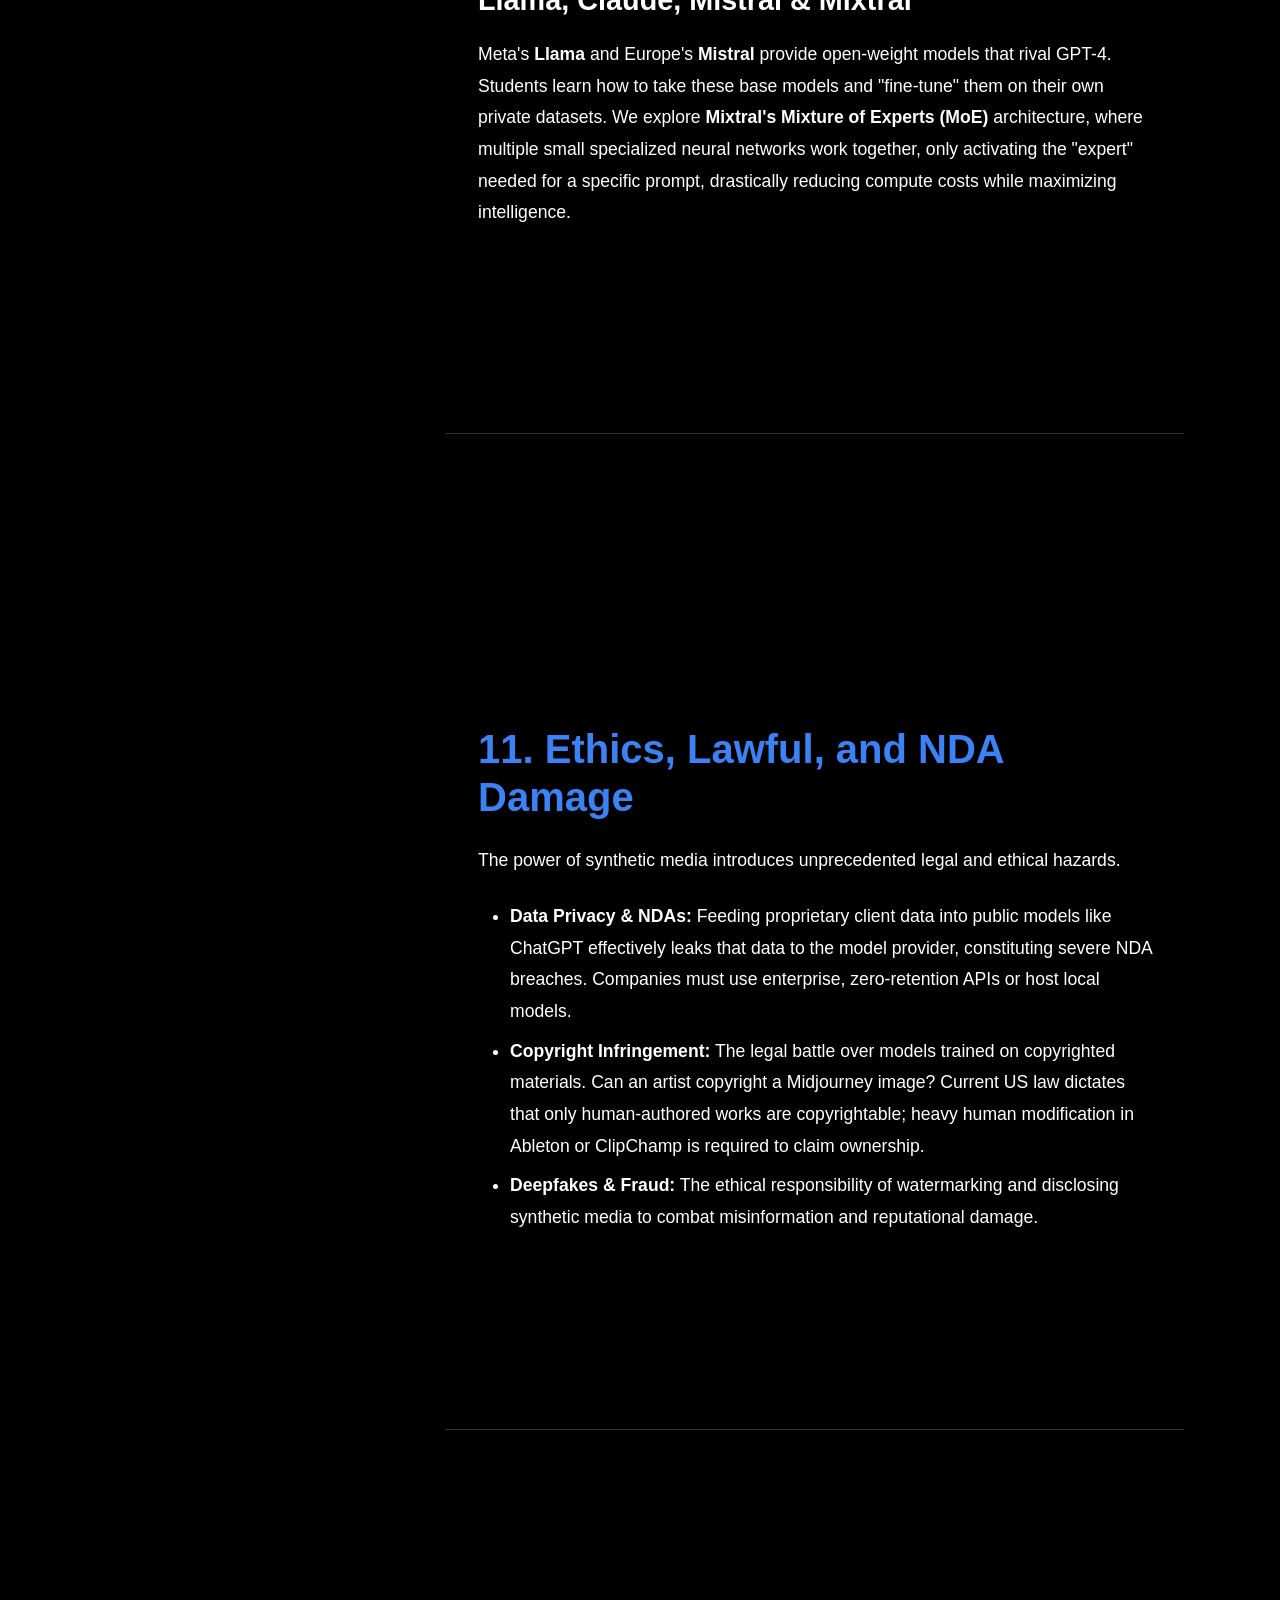
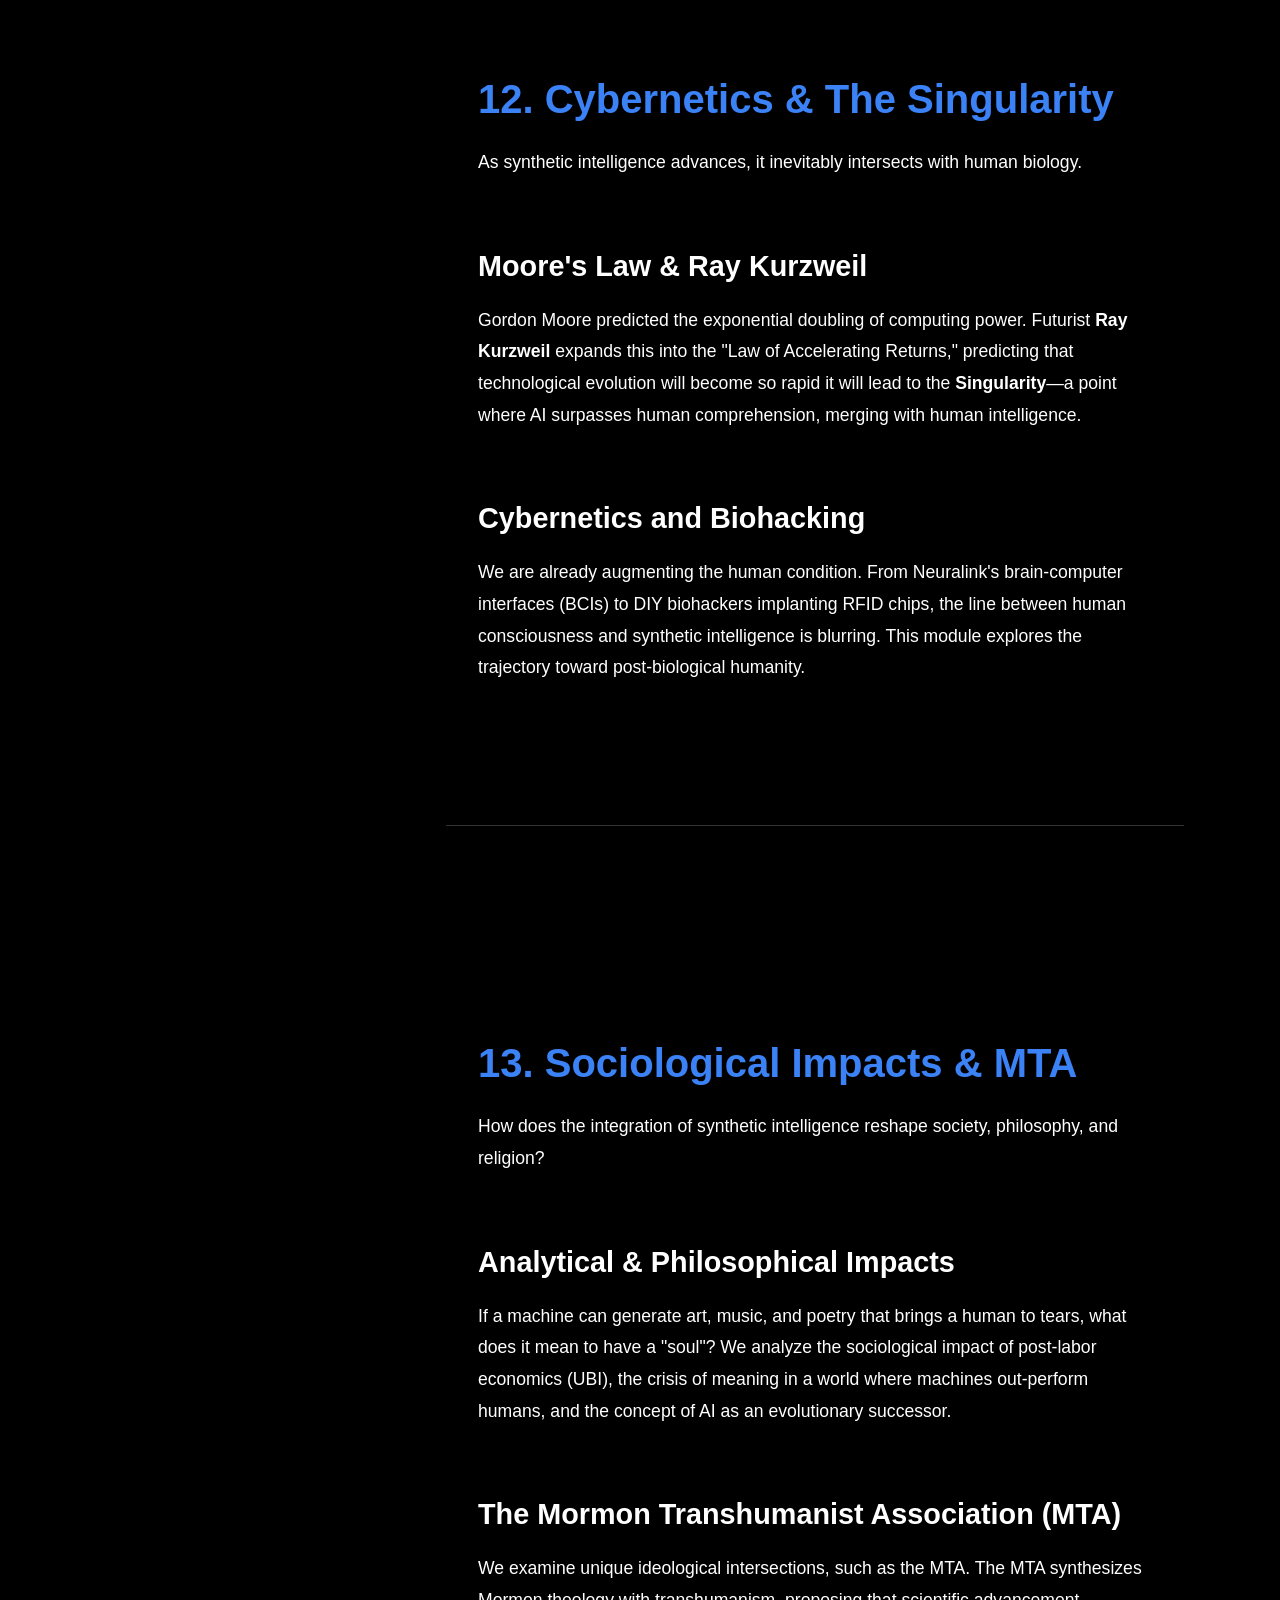
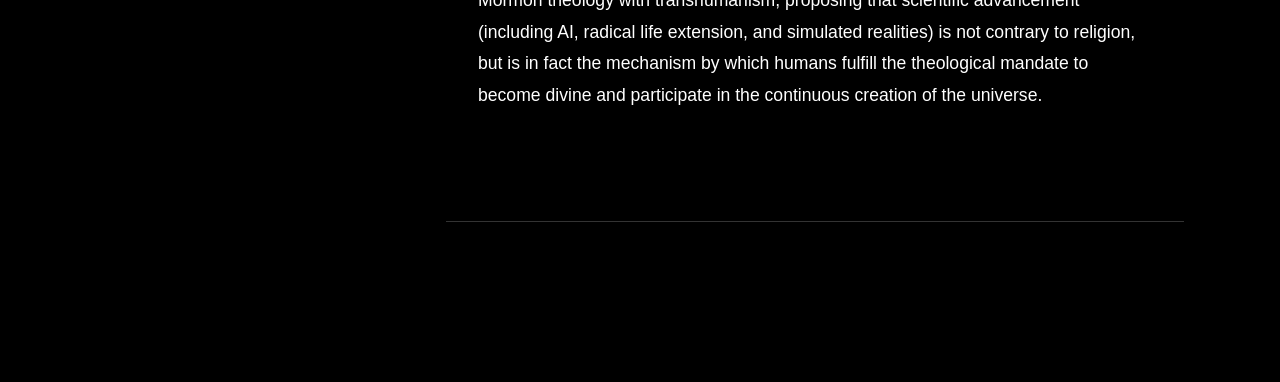
==== commit 6ed582da: "Execute complete 13-module curriculum restructure across site, markdown, and PPTX" ====
--- a/curriculum.html
+++ b/curriculum.html
@@ -3,29 +3,28 @@
 <head>
     <meta charset="UTF-8">
     <meta name="viewport" content="width=device-width, initial-scale=1.0">
-    <title>AI Curriculum - Bradford Communications LLC</title>
+    <title>Synthetic Intelligence Integration - Bradford Communications LLC</title>
     <link rel="stylesheet" href="style.css">
     <link rel="icon" type="image/png" href="assets/logo.png">
     <style>
-        /* Specific Curriculum Layout Styles */
         body {
-            font-family: Arial, Helvetica, sans-serif !important; /* Enforce Arial */
+            font-family: Arial, Helvetica, sans-serif !important;
         }
         
         .curriculum-layout {
             display: flex;
-            margin-top: 80px; /* Offset for fixed header */
+            margin-top: 80px;
             min-height: calc(100vh - 80px);
         }
 
         .curriculum-sidebar {
-            width: 300px;
+            width: 350px;
             background-color: var(--card-bg);
             border-right: 1px solid var(--border-color);
             position: fixed;
             height: calc(100vh - 80px);
             overflow-y: auto;
-            padding: 2rem;
+            padding: 2rem 1rem;
             z-index: 10;
         }
 
@@ -35,31 +34,35 @@
             text-transform: uppercase;
             font-size: 1.1rem;
             letter-spacing: 1px;
+            padding-left: 0.5rem;
         }
 
         .curriculum-sidebar ul {
             list-style: none;
             display: flex;
             flex-direction: column;
-            gap: 1rem;
+            gap: 0.5rem;
+            padding-left: 0;
         }
 
         .curriculum-sidebar a {
             font-weight: bold;
-            font-size: 1rem;
+            font-size: 0.95rem;
             display: block;
-            padding: 0.5rem;
+            padding: 0.75rem;
             border-radius: 4px;
             transition: background-color 0.2s;
+            text-decoration: none;
+            color: var(--text-color);
         }
 
         .curriculum-sidebar a:hover, .curriculum-sidebar a.active {
-            background-color: rgba(59, 130, 246, 0.1); /* Light primary */
+            background-color: rgba(59, 130, 246, 0.1);
             color: var(--primary-color);
         }
 
         .curriculum-content-area {
-            margin-left: 300px; /* Offset for sidebar */
+            margin-left: 350px;
             padding: 4rem 6rem;
             max-width: 1000px;
             width: 100%;
@@ -72,13 +75,14 @@
         }
 
         .module-section h1 {
-            font-size: 3rem;
+            font-size: 2.5rem;
             margin-bottom: 1.5rem;
             color: var(--primary-color);
+            line-height: 1.2;
         }
 
         .module-section h2 {
-            font-size: 2rem;
+            font-size: 1.8rem;
             margin-top: 2.5rem;
             margin-bottom: 1rem;
         }
@@ -100,7 +104,6 @@
             margin-bottom: 0.5rem;
         }
 
-        /* Responsive */
         @media (max-width: 900px) {
             .curriculum-layout {
                 flex-direction: column;
@@ -125,7 +128,7 @@
 <body>
     <header class="site-header">
         <div class="logo-container">
-            <a href="index.html" style="display:flex; align-items:center; gap:1rem;">
+            <a href="index.html" style="display:flex; align-items:center; gap:1rem; text-decoration:none;">
                 <img src="assets/logo.png" alt="Bradford Communications Logo" class="logo" id="site-logo">
                 <span class="logo-text">BRADFORD COMMUNICATIONS</span>
             </a>
@@ -134,9 +137,8 @@
             <a href="index.html#hero">Home</a>
             <a href="index.html#portfolio">Portfolio</a>
             <a href="curriculum.html" class="nav-btn-green">Learn How</a>
-            <!-- Settings Gear Icon for Theme Toggle -->
             <button id="theme-toggle" class="theme-toggle-btn" aria-label="Toggle Light/Dark Mode">
-                <svg xmlns="http://www.w3.org/2000/svg" width="24" height="24" viewBox="0 0 24 24" fill="none" stroke="currentColor" stroke-width="2" stroke-linecap="round" stroke-linejoin="round" class="feather feather-settings">
+                <svg xmlns="http://www.w3.org/2000/svg" width="24" height="24" viewBox="0 0 24 24" fill="none" stroke="currentColor" stroke-width="2" stroke-linecap="round" stroke-linejoin="round">
                     <circle cx="12" cy="12" r="3"></circle>
                     <path d="M19.4 15a1.65 1.65 0 0 0 .33 1.82l.06.06a2 2 0 0 1 0 2.83 2 2 0 0 1-2.83 0l-.06-.06a1.65 1.65 0 0 0-1.82-.33 1.65 1.65 0 0 0-1 1.51V21a2 2 0 0 1-2 2 2 2 0 0 1-2-2v-.09A1.65 1.65 0 0 0 9 19.4a1.65 1.65 0 0 0-1.82.33l-.06.06a2 2 0 0 1-2.83 0 2 2 0 0 1 0-2.83l.06-.06a1.65 1.65 0 0 0 .33-1.82 1.65 1.65 0 0 0-1.51-1H3a2 2 0 0 1-2-2 2 2 0 0 1 2-2h.09A1.65 1.65 0 0 0 4.6 9a1.65 1.65 0 0 0-.33-1.82l-.06-.06a2 2 0 0 1 0-2.83 2 2 0 0 1 2.83 0l.06.06a1.65 1.65 0 0 0 1.82.33H9a1.65 1.65 0 0 0 1-1.51V3a2 2 0 0 1 2-2 2 2 0 0 1 2 2v.09a1.65 1.65 0 0 0 1 1.51 1.65 1.65 0 0 0 1.82-.33l.06-.06a2 2 0 0 1 2.83 0 2 2 0 0 1 0 2.83l-.06.06a1.65 1.65 0 0 0-.33 1.82V9a1.65 1.65 0 0 0 1.51 1H21a2 2 0 0 1 2 2 2 2 0 0 1-2 2h-.09a1.65 1.65 0 0 0-1.51 1z"></path>
                 </svg>
@@ -145,103 +147,142 @@
     </header>
 
     <div class="curriculum-layout">
-        <!-- Sidebar Navigation -->
         <aside class="curriculum-sidebar">
-            <h3>Course Modules</h3>
+            <h3>Synthetic Integration</h3>
             <ul id="curriculum-nav">
-                <li><a href="#module-1" class="active">1. The Foundations of AI</a></li>
-                <li><a href="#module-2">2. The Generative AI Revolution</a></li>
-                <li><a href="#module-3">3. Prompt Engineering</a></li>
-                <li><a href="#module-4">4. The Future is Agentic</a></li>
-                <li><a href="#module-5">5. AI Ethics & Human Element</a></li>
+                <li><a href="#mod-1" class="active">1. Neural Network Architecture</a></li>
+                <li><a href="#mod-2">2. OpenAI GPT, Gemini, DeepSeek, Grok</a></li>
+                <li><a href="#mod-3">3. Anthropic Claude, Google Antigravity</a></li>
+                <li><a href="#mod-4">4. Image Creation (Midjourney, GPT, Gemini)</a></li>
+                <li><a href="#mod-5">5. Suno for Music, Ableton</a></li>
+                <li><a href="#mod-6">6. ElevenLabs.io (TTS, STT, Voice Mod)</a></li>
+                <li><a href="#mod-7">7. Kling, Luma Dream Machine, Sora</a></li>
+                <li><a href="#mod-8">8. ClipChamp Editing</a></li>
+                <li><a href="#mod-9">9. Zencastr & DistroKid Publishing</a></li>
+                <li><a href="#mod-10">10. Building Your Own AI Models</a></li>
+                <li><a href="#mod-11">11. Ethics, Lawful, and NDA Damage</a></li>
+                <li><a href="#mod-12">12. Cybernetics & The Singularity</a></li>
+                <li><a href="#mod-13">13. Sociological Impacts & MTA</a></li>
             </ul>
         </aside>
 
-        <!-- Main Content Area -->
         <main class="curriculum-content-area">
             
-            <section id="module-1" class="module-section">
-                <h1>Module 1: The Foundations of AI</h1>
-                <p>Welcome to the absolute cutting edge of artificial intelligence. Before we can leverage the immense power of generative media, we must first understand what AI is, and more importantly, what it isn't.</p>
-                
-                <h2>Demystifying AI</h2>
-                <p>Artificial Intelligence (AI) is not magic, nor is it a conscious entity. At its core, AI is a branch of computer science dedicated to creating systems capable of performing tasks that typically require human intelligence. These tasks include recognizing patterns, understanding natural language, learning from experience, and making decisions.</p>
-                <p>For decades, AI was dominated by rigid, rule-based systems. You had to program every possible scenario. Today, we exist in the era of <strong>Machine Learning (ML)</strong>, where we feed systems massive amounts of data and allow them to infer the rules themselves.</p>
-
-                <h2>Machine Learning vs. Deep Learning vs. Generative AI</h2>
+            <section id="mod-1" class="module-section">
+                <h1>1. Neural Network Architecture</h1>
+                <p>To master synthetic intelligence, one must first understand its foundational anatomy. Artificial Neural Networks (ANNs) are computational models inspired by the human brain, designed to recognize complex patterns and infer relationships from vast amounts of data.</p>
+                <h2>The Anatomy of a Node</h2>
+                <p>At the core of an ANN is the "node" or "perceptron." Each node receives input data, assigns it a specific "weight" (importance), and adds a "bias" (a threshold). This data is passed through an Activation Function (like ReLU or Sigmoid), which decides whether the node should "fire" and pass the signal to the next layer.</p>
+                <h2>Deep Learning & Transformers</h2>
+                <p>When networks stack multiple hidden layers, they become "Deep Learning" models. In 2017, Google introduced the <strong>Transformer architecture</strong>, which relies on "Self-Attention" mechanisms. This allows the network to process entire sequences of data simultaneously rather than chronologically, giving the model an unprecedented understanding of context. This architecture is the engine behind every modern LLM.</p>
+            </section>
+
+            <section id="mod-2" class="module-section">
+                <h1>2. OpenAI GPT, Gemini, DeepSeek, Grok</h1>
+                <p>The landscape of Large Language Models (LLMs) is dominated by a few titanic foundational models, each with distinct flavors, training paradigms, and capabilities.</p>
                 <ul>
-                    <li><strong>Machine Learning (ML):</strong> The broad concept of algorithms learning from data to make predictions. Example: Netflix recommending a movie based on your watch history.</li>
-                    <li><strong>Deep Learning (DL):</strong> A subset of ML that uses artificial neural networks with multiple layers (hence "deep"). This technology powers image recognition and voice assistants.</li>
-                    <li><strong>Generative AI:</strong> The bleeding edge. Rather than just predicting or classifying data, Generative AI creates entirely <em>new</em> data—text, images, video, and audio—that didn't previously exist.</li>
+                    <li><strong>OpenAI GPT (Generative Pre-trained Transformer):</strong> The pioneer of the modern LLM era. GPT-4 remains the industry standard for complex reasoning, multi-modal understanding, and nuanced creative writing.</li>
+                    <li><strong>Google Gemini:</strong> Built from the ground up as a native multi-modal model. Unlike others that bolt image recognition onto text models, Gemini processes text, code, audio, and video interchangeably from its core.</li>
+                    <li><strong>DeepSeek:</strong> An open-weight powerhouse emerging from China, prioritizing extreme efficiency, math, and coding benchmarks, often outperforming much larger models at a fraction of the compute cost.</li>
+                    <li><strong>xAI Grok:</strong> Integrated directly into the X (Twitter) ecosystem, Grok's primary differentiator is its access to real-time, unfiltered global data streams and a deliberately rebellious, anti-woke personality framework.</li>
                 </ul>
-
-                <h2>The Rapid Acceleration of Neural Networks</h2>
-                <p>The human brain contains billions of interconnected neurons. Artificial Neural Networks attempt to mimic this biological architecture using mathematical nodes. The recent explosion in AI capabilities isn't due to a sudden discovery of a magic algorithm; it is the convergence of massive datasets (the entire internet), exponentially faster compute power (GPUs), and architectural breakthroughs like the Transformer model (which we will cover in Module 2).</p>
-            </section>
-
-            <section id="module-2" class="module-section">
-                <h1>Module 2: The Generative AI Revolution</h1>
-                <p>We are currently living through the most significant technological paradigm shift since the invention of the internet. Generative AI is reshaping media, communication, and creative production.</p>
-
-                <h2>Large Language Models (LLMs)</h2>
-                <p>LLMs, such as OpenAI's GPT-4, Google's Gemini, and Anthropic's Claude, are the engines driving the modern AI boom. They are built on an architecture called the <strong>Transformer</strong>, introduced by Google in 2017.</p>
-                <p>How do they work? In simple terms, they are incredibly advanced autocomplete engines. They do not "think"; they calculate the statistical probability of the next word in a sequence based on the context of all the words that came before it. However, because they have been trained on essentially the entirety of human public knowledge, this statistical prediction manifests as reasoning, logic, and creativity.</p>
-
-                <h2>Diffusion Models (Visual AI)</h2>
-                <p>If LLMs conquered text, Diffusion Models conquered pixels. Platforms like Midjourney, DALL-E 3, and Stable Diffusion generate hyper-realistic images from text prompts.</p>
-                <p>A diffusion model learns by taking a clean image, systematically adding "noise" (static) to it until it's unrecognizable, and then training a neural network to reverse the process—to denoise the static back into a coherent image. When you give it a prompt, you are essentially asking the model to start with pure static and "hallucinate" a specific image out of the noise based on its training.</p>
-
-                <h2>Audio & Music AI</h2>
-                <p>For media companies like Bradford Communications, Audio AI is a superpower. Platforms like Suno and Udio have cracked the code on generating full-fidelity music—complete with vocals, instrumentation, and cohesive structure—from simple text prompts.</p>
-                <p>These models understand musical genres, lyrical rhythm, and emotional cadence. They allow producers and directors to rapidly prototype soundtracks, generate backing tracks for music videos, and explore sonic landscapes that would traditionally take days and thousands of dollars to produce in a studio.</p>
-            </section>
-
-            <section id="module-3" class="module-section">
-                <h1>Module 3: Prompt Engineering</h1>
-                <p>The AI model is the engine, but the prompt is the steering wheel. Prompt Engineering is the art and science of communicating with AI to extract the highest quality output.</p>
-
-                <h2>The Anatomy of a Perfect Prompt</h2>
-                <p>A professional prompt rarely consists of a single sentence. It should be structured to provide maximum context. A highly effective framework is <strong>CREATE</strong>:</p>
+            </section>
+
+            <section id="mod-3" class="module-section">
+                <h1>3. Anthropic Claude, Google Antigravity (Vibe Coding)</h1>
+                <p>Moving beyond simple chat interfaces, we enter the realm of specialized, agentic assistants and "Vibe Coding."</p>
+                <h2>Anthropic Claude</h2>
+                <p>Claude (specifically the Opus and Sonnet models) is renowned for its "Constitutional AI" training, which drastically reduces hallucinations and provides an extremely large context window (capable of reading entire books in seconds). It is widely considered the superior model for coding, long-form editing, and complex data analysis.</p>
+                <h2>Google Antigravity & Vibe Coding</h2>
+                <p><strong>Vibe Coding</strong> represents the future of software development. Instead of writing syntax line-by-line, a user communicates their "vibe" or intention to an agentic system like Google Antigravity. Antigravity acts as a senior developer, autonomously traversing file systems, executing terminal commands, creating web apps, and self-correcting bugs on the fly based purely on natural language direction.</p>
+            </section>
+
+            <section id="mod-4" class="module-section">
+                <h1>4. Image Creation (Midjourney, GPT, Gemini)</h1>
+                <p>The shift from capturing photons to generating pixels.</p>
+                <h2>Midjourney</h2>
+                <p>Midjourney V6 operates via Discord and remains the undisputed king of cinematic, highly-stylized, and photorealistic imagery. It requires specialized prompting techniques—using parameters like `--ar 16:9` for aspect ratios, `--stylize`, and `--chaos`—to control the diffusion process and yield gallery-quality art.</p>
+                <h2>GPT (DALL-E 3) & Gemini</h2>
+                <p>DALL-E 3 (integrated into ChatGPT) excels at <strong>prompt adherence</strong>. It perfectly understands complex spatial relationships and text rendering within images, though it tends to lean toward a more polished, "stock photo" aesthetic compared to Midjourney. Gemini uses Google's Imagen model, offering blazingly fast generation and deep integration into the Google Workspace ecosystem.</p>
+            </section>
+
+            <section id="mod-5" class="module-section">
+                <h1>5. Suno for Music, Ableton</h1>
+                <p>Synthetic audio generation has cracked the code on emotional resonance and musical structure.</p>
+                <h2>Suno</h2>
+                <p>Suno is the premier AI music generator. By providing lyrics (or letting the AI write them) and defining genres (e.g., "Dark Cyberpunk Synthwave, Female Vocals, 120 BPM"), Suno synthesizes full vocals, instrumentation, and mastering in seconds. It understands song structure—verses, choruses, bridges, and drops.</p>
+                <h2>Integration with Ableton</h2>
+                <p>The professional workflow does not stop at Suno. Producers use AI separation tools to isolate the stems (vocals, drums, bass) generated by Suno. These stems are then imported into a Digital Audio Workstation (DAW) like <strong>Ableton Live</strong>, where human producers apply EQ, compression, custom MIDI overlays, and structural edits, perfectly blending synthetic generation with human musicality.</p>
+            </section>
+
+            <section id="mod-6" class="module-section">
+                <h1>6. ElevenLabs.io | Text to Speech, Speech to Text, Speech Modification</h1>
+                <p>Voice is the ultimate vector for human connection, and ElevenLabs currently possesses the most advanced synthetic voice engine on Earth.</p>
                 <ul>
-                    <li><strong>Context:</strong> Who are you and what is the situation? (e.g., "Act as an expert music producer...")</li>
-                    <li><strong>Request:</strong> What exactly do you want the AI to do?</li>
-                    <li><strong>Examples:</strong> Provide examples of the desired output style.</li>
-                    <li><strong>Adjustments:</strong> Constraints or rules (e.g., "Do not use corporate jargon. Keep it under 200 words.")</li>
-                    <li><strong>Tone:</strong> How should it sound? (e.g., "Cinematic, dramatic, and punchy.")</li>
+                    <li><strong>Text-to-Speech (TTS):</strong> Generating hyper-realistic human speech with nuanced emotion, breath patterns, and pacing.</li>
+                    <li><strong>Voice Cloning:</strong> Providing a 1-minute audio sample to create a digital clone of anyone's voice. This is heavily utilized for Automated Dialogue Replacement (ADR) in film, podcast localization, and audiobook narration.</li>
+                    <li><strong>Speech-to-Speech (Voice Modification):</strong> Speaking into a microphone to provide the acting, emotion, and cadence, and having the AI map the sound of a completely different voice (e.g., an elderly man or a fantasy creature) over your performance in real-time.</li>
                 </ul>
-
-                <h2>Advanced Techniques</h2>
-                <p><strong>Zero-Shot Prompting:</strong> Asking the AI to perform a task without giving it any examples. This relies entirely on its pre-trained knowledge.</p>
-                <p><strong>Few-Shot Prompting:</strong> Providing the AI with 2-3 examples of the input-output relationship before giving it your actual request. This drastically increases accuracy and stylistic consistency.</p>
-                <p><strong>Chain-of-Thought (CoT):</strong> Asking the AI to "think step-by-step" before providing the final answer. This forces the model to break down complex logic, significantly reducing errors in reasoning tasks.</p>
-            </section>
-
-            <section id="module-4" class="module-section">
-                <h1>Module 4: The Future is Agentic</h1>
-                <p>We are currently transitioning from AI as a "chatbot" to AI as an "agent." This is where the true revolution in productivity lies.</p>
-
-                <h2>What are Agentic Workflows?</h2>
-                <p>A chatbot waits for your prompt, replies, and stops. An <strong>AI Agent</strong> is given a high-level goal (e.g., "Research the top 5 competitors in my industry and build a presentation summarizing their weaknesses") and operates autonomously to achieve it.</p>
-                <p>Agents have access to <strong>Tools</strong>. They can browse the live internet, write and execute Python code, read your files, and even control your computer's browser. When an agent hits a roadblock, it uses logic to correct its course, try a new tool, and continue until the task is complete.</p>
-
-                <h2>RAG (Retrieval-Augmented Generation)</h2>
-                <p>One of the biggest limitations of base LLMs is that they don't know your specific, private data. RAG solves this.</p>
-                <p>Instead of relying on the AI's memory, a RAG system takes your specific documents (like this curriculum, or Bradford Communications' internal memos), converts them into mathematical vectors, and stores them in a database. When you ask the AI a question, the system searches your database first, retrieves the exact relevant paragraphs, and feeds them to the AI to construct a perfectly accurate, customized answer without hallucinating.</p>
-            </section>
-
-            <section id="module-5" class="module-section">
-                <h1>Module 5: AI Ethics & The Human Element</h1>
-                <p>As AI becomes increasingly capable of generating art, music, text, and code, it raises profound ethical and philosophical questions.</p>
-
-                <h2>Copyright and Ownership</h2>
-                <p>The legal landscape surrounding generative AI is currently the Wild West. Models are trained on publicly available data, which often includes copyrighted material. Furthermore, the US Copyright Office has generally ruled that purely AI-generated works cannot be copyrighted because they lack "human authorship." Media professionals must navigate this by ensuring human curation, direction, and modification are heavily involved in the final product.</p>
-
-                <h2>Bias and Hallucinations</h2>
-                <p>AI models reflect the data they were trained on—which means they can perpetuate human biases, stereotypes, and prejudices. Furthermore, because LLMs are statistical prediction engines, they can confidently generate false information, known as <strong>hallucinations</strong>. Relying on AI without human verification is a massive risk.</p>
-
-                <h2>The Human Element</h2>
-                <p>Will AI replace creators? No. But creators who use AI will replace those who do not.</p>
-                <p>In a world where execution (generating an image, writing a script, producing a beat) takes seconds and costs pennies, the value of mechanical execution drops to zero. <strong>Taste, vision, and curation</strong> become the ultimate premium skills. The human element is no longer about holding the brush; it is about choosing what to paint, why it matters, and how it connects to the human experience.</p>
+            </section>
+
+            <section id="mod-7" class="module-section">
+                <h1>7. Kling, Luma Dream Machine, Sora</h1>
+                <p>The bleeding edge of synthetic media: Video Generation. These platforms understand the physics of the real world—gravity, lighting, and object permanence—to generate motion pictures.</p>
+                <ul>
+                    <li><strong>OpenAI Sora:</strong> Capable of generating up to 60 seconds of flawlessly consistent, high-definition video from text prompts, maintaining extreme character consistency and complex camera movements.</li>
+                    <li><strong>Luma Dream Machine:</strong> Extremely fast, highly accessible video generation specializing in keyframing (animating from a provided starting image to an ending image).</li>
+                    <li><strong>Kling:</strong> A formidable Chinese model offering extended generation times, hyper-realistic physics simulations (like people eating), and intricate control over camera panning and zooming.</li>
+                </ul>
+            </section>
+
+            <section id="mod-8" class="module-section">
+                <h1>8. ClipChamp Editing</h1>
+                <p>The assembly layer. Generating assets is only the first step; editing weaves them into a narrative.</p>
+                <p><strong>Microsoft ClipChamp</strong> is a streamlined, web-based video editor that integrates directly with Windows. It allows creators to rapidly pull in Midjourney images, Suno audio tracks, and ElevenLabs voiceovers onto a timeline. ClipChamp features native AI tools, such as auto-captions, automatic silence removal, and smart reframing, bridging the gap between professional editing suites like Premiere Pro and accessible content creation.</p>
+            </section>
+
+            <section id="mod-9" class="module-section">
+                <h1>9. Zencastr and DistroKid Publishing</h1>
+                <p>Once the media is generated and edited, it must be distributed.</p>
+                <h2>Zencastr</h2>
+                <p>The standard for high-fidelity remote recording and podcast publishing. Zencastr records local 4K video and lossless audio tracks for each participant, overcoming internet latency issues. Its AI suites provide automatic mixing, mastering, and distribution to Apple Podcasts and Spotify.</p>
+                <h2>DistroKid</h2>
+                <p>For music distribution (including AI-generated tracks manipulated in Ableton), DistroKid pushes audio to Spotify, Apple Music, TikTok, and Instagram Reels. They handle royalty splits, ISRC codes, and mechanical licenses, allowing independent creators to act as their own record labels.</p>
+            </section>
+
+            <section id="mod-10" class="module-section">
+                <h1>10. Building Your Own AI Models</h1>
+                <p>Relying solely on proprietary APIs (like OpenAI) creates vendor lock-in. The open-source movement allows individuals and companies to build, host, and fine-tune their own models.</p>
+                <h2>Llama, Claude, Mistral & Mixtral</h2>
+                <p>Meta's <strong>Llama</strong> and Europe's <strong>Mistral</strong> provide open-weight models that rival GPT-4. Students learn how to take these base models and "fine-tune" them on their own private datasets. We explore <strong>Mixtral's Mixture of Experts (MoE)</strong> architecture, where multiple small specialized neural networks work together, only activating the "expert" needed for a specific prompt, drastically reducing compute costs while maximizing intelligence.</p>
+            </section>
+
+            <section id="mod-11" class="module-section">
+                <h1>11. Ethics, Lawful, and NDA Damage</h1>
+                <p>The power of synthetic media introduces unprecedented legal and ethical hazards.</p>
+                <ul>
+                    <li><strong>Data Privacy & NDAs:</strong> Feeding proprietary client data into public models like ChatGPT effectively leaks that data to the model provider, constituting severe NDA breaches. Companies must use enterprise, zero-retention APIs or host local models.</li>
+                    <li><strong>Copyright Infringement:</strong> The legal battle over models trained on copyrighted materials. Can an artist copyright a Midjourney image? Current US law dictates that only human-authored works are copyrightable; heavy human modification in Ableton or ClipChamp is required to claim ownership.</li>
+                    <li><strong>Deepfakes & Fraud:</strong> The ethical responsibility of watermarking and disclosing synthetic media to combat misinformation and reputational damage.</li>
+                </ul>
+            </section>
+
+            <section id="mod-12" class="module-section">
+                <h1>12. Cybernetics & The Singularity</h1>
+                <p>As synthetic intelligence advances, it inevitably intersects with human biology.</p>
+                <h2>Moore's Law & Ray Kurzweil</h2>
+                <p>Gordon Moore predicted the exponential doubling of computing power. Futurist <strong>Ray Kurzweil</strong> expands this into the "Law of Accelerating Returns," predicting that technological evolution will become so rapid it will lead to the <strong>Singularity</strong>—a point where AI surpasses human comprehension, merging with human intelligence.</p>
+                <h2>Cybernetics and Biohacking</h2>
+                <p>We are already augmenting the human condition. From Neuralink's brain-computer interfaces (BCIs) to DIY biohackers implanting RFID chips, the line between human consciousness and synthetic intelligence is blurring. This module explores the trajectory toward post-biological humanity.</p>
+            </section>
+
+            <section id="mod-13" class="module-section">
+                <h1>13. Sociological Impacts & MTA</h1>
+                <p>How does the integration of synthetic intelligence reshape society, philosophy, and religion?</p>
+                <h2>Analytical & Philosophical Impacts</h2>
+                <p>If a machine can generate art, music, and poetry that brings a human to tears, what does it mean to have a "soul"? We analyze the sociological impact of post-labor economics (UBI), the crisis of meaning in a world where machines out-perform humans, and the concept of AI as an evolutionary successor.</p>
+                <h2>The Mormon Transhumanist Association (MTA)</h2>
+                <p>We examine unique ideological intersections, such as the MTA. The MTA synthesizes Mormon theology with transhumanism, proposing that scientific advancement (including AI, radical life extension, and simulated realities) is not contrary to religion, but is in fact the mechanism by which humans fulfill the theological mandate to become divine and participate in the continuous creation of the universe.</p>
             </section>
 
         </main>
@@ -249,7 +290,6 @@
 
     <script src="script.js"></script>
     <script>
-        // Simple script to handle active states on the sidebar as you scroll
         document.addEventListener('DOMContentLoaded', () => {
             const sections = document.querySelectorAll('.module-section');
             const navLinks = document.querySelectorAll('#curriculum-nav a');
@@ -258,8 +298,6 @@
                 let current = '';
                 sections.forEach(section => {
                     const sectionTop = section.offsetTop;
-                    const sectionHeight = section.clientHeight;
-                    // If we have scrolled past the top of the section (with some offset)
                     if (pageYOffset >= (sectionTop - 150)) {
                         current = section.getAttribute('id');
                     }
--- a/style.css
+++ b/style.css
@@ -242,7 +242,7 @@
     transition: transform 0.3s;
 }
 
-.media-card video {
+.media-card video, .audio-cover {
     width: 100%;
     aspect-ratio: 16/9;
     object-fit: cover;
@@ -314,6 +314,9 @@
     border-radius: 8px;
     border: 1px solid var(--border-color);
     transition: box-shadow 0.3s;
+    text-decoration: none;
+    color: inherit;
+    display: block;
 }
 
 .module-card:hover {
